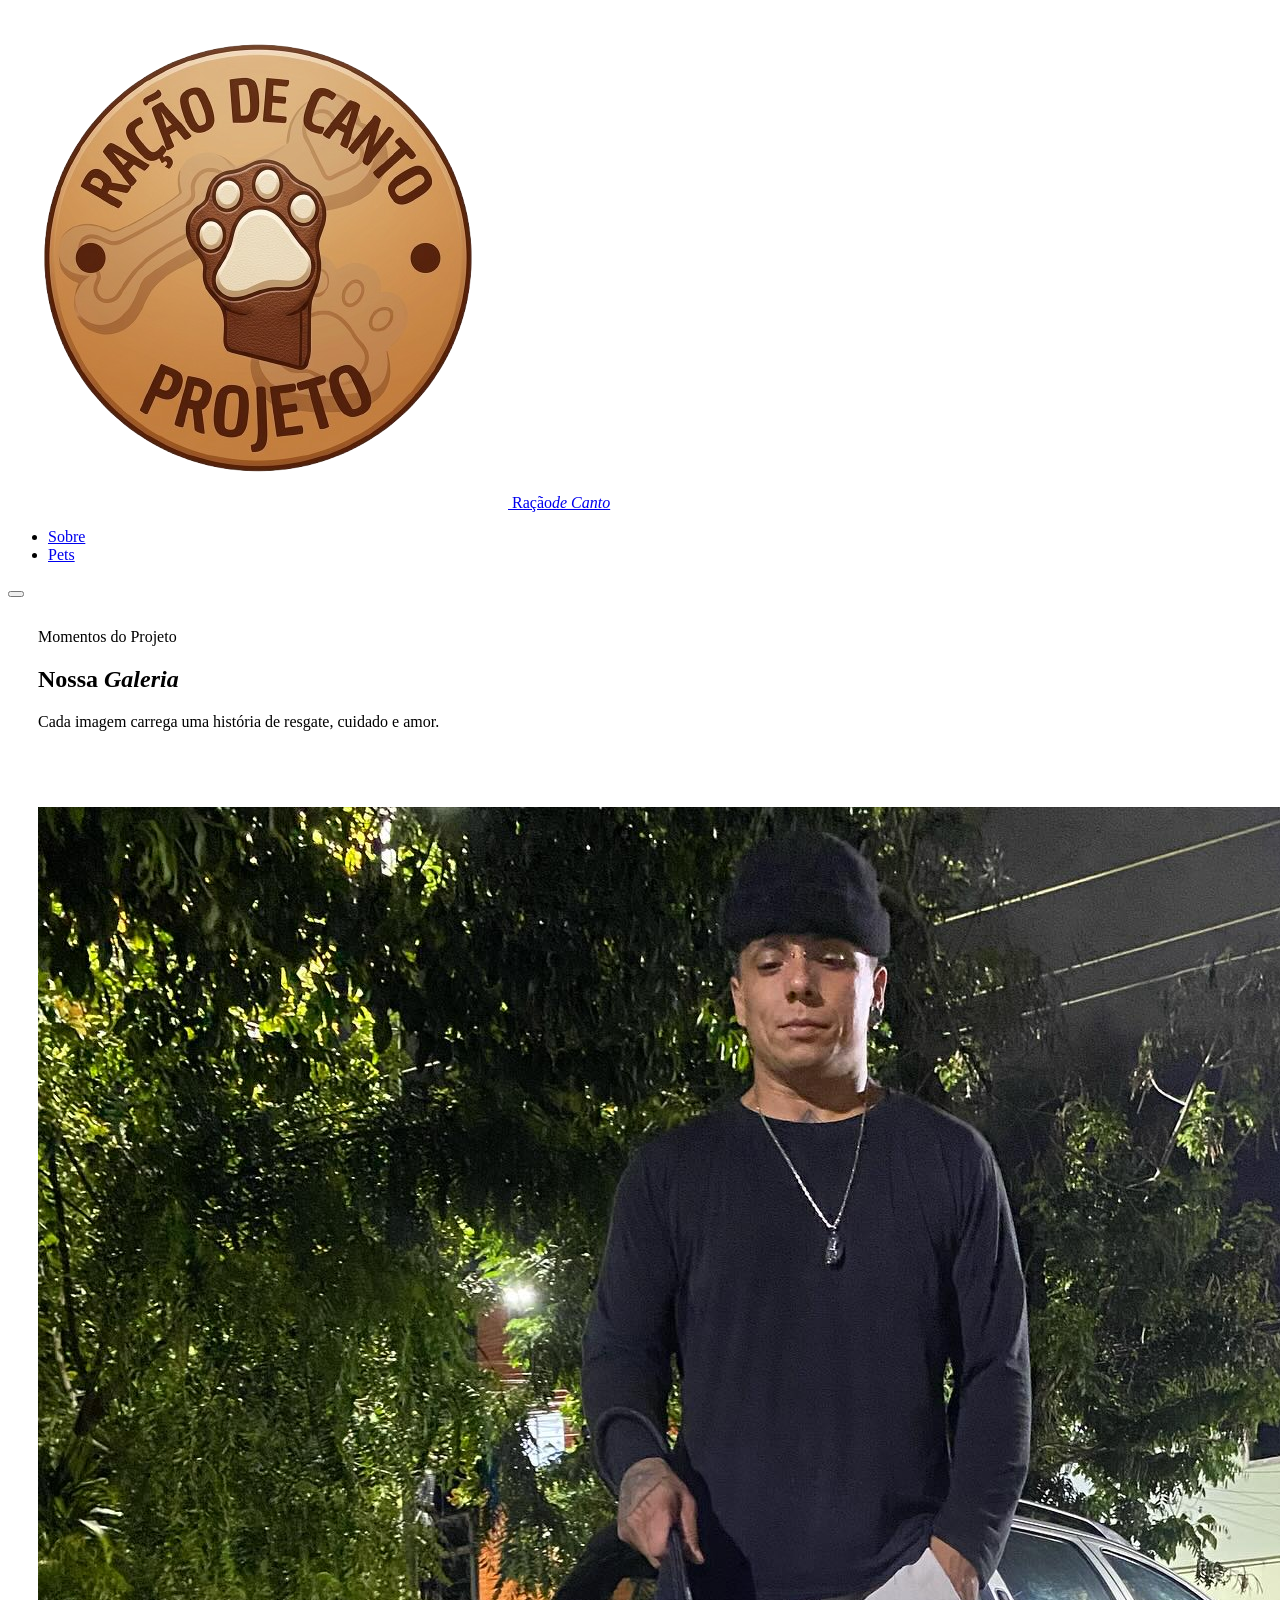
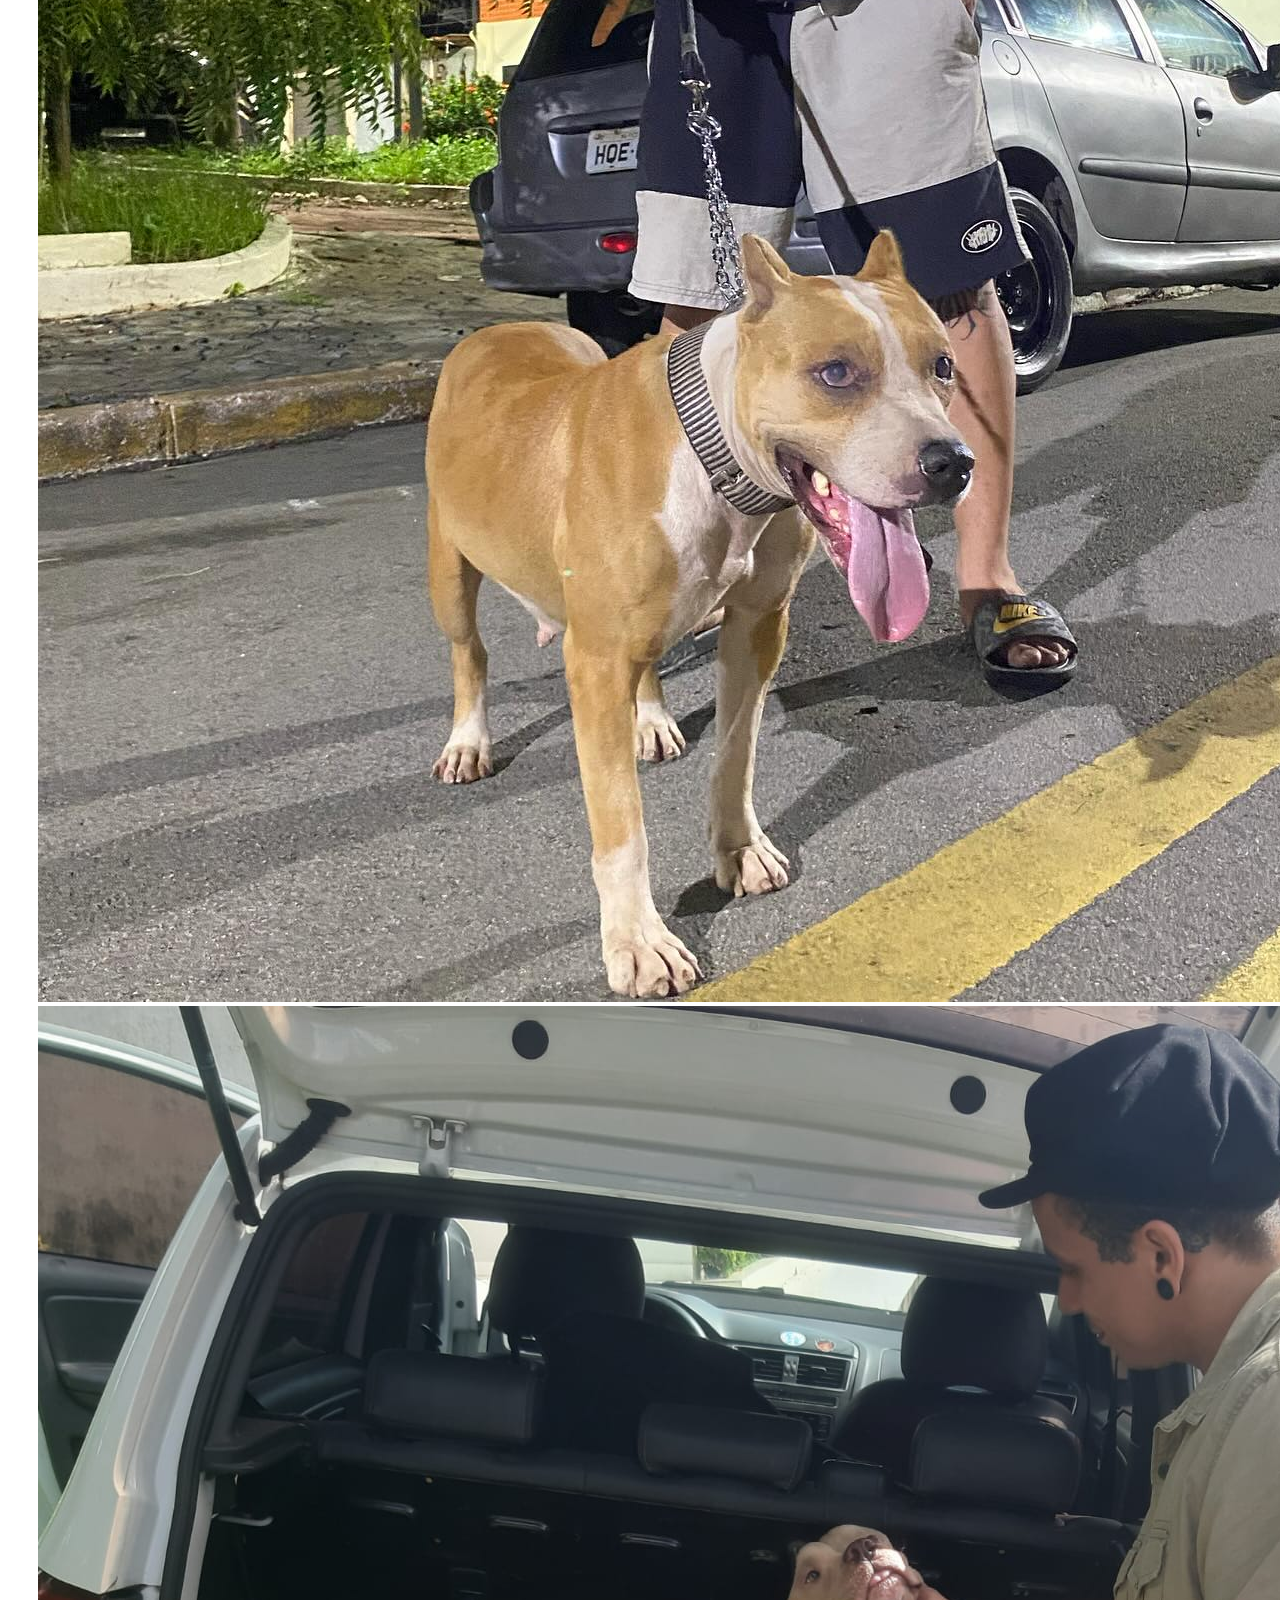
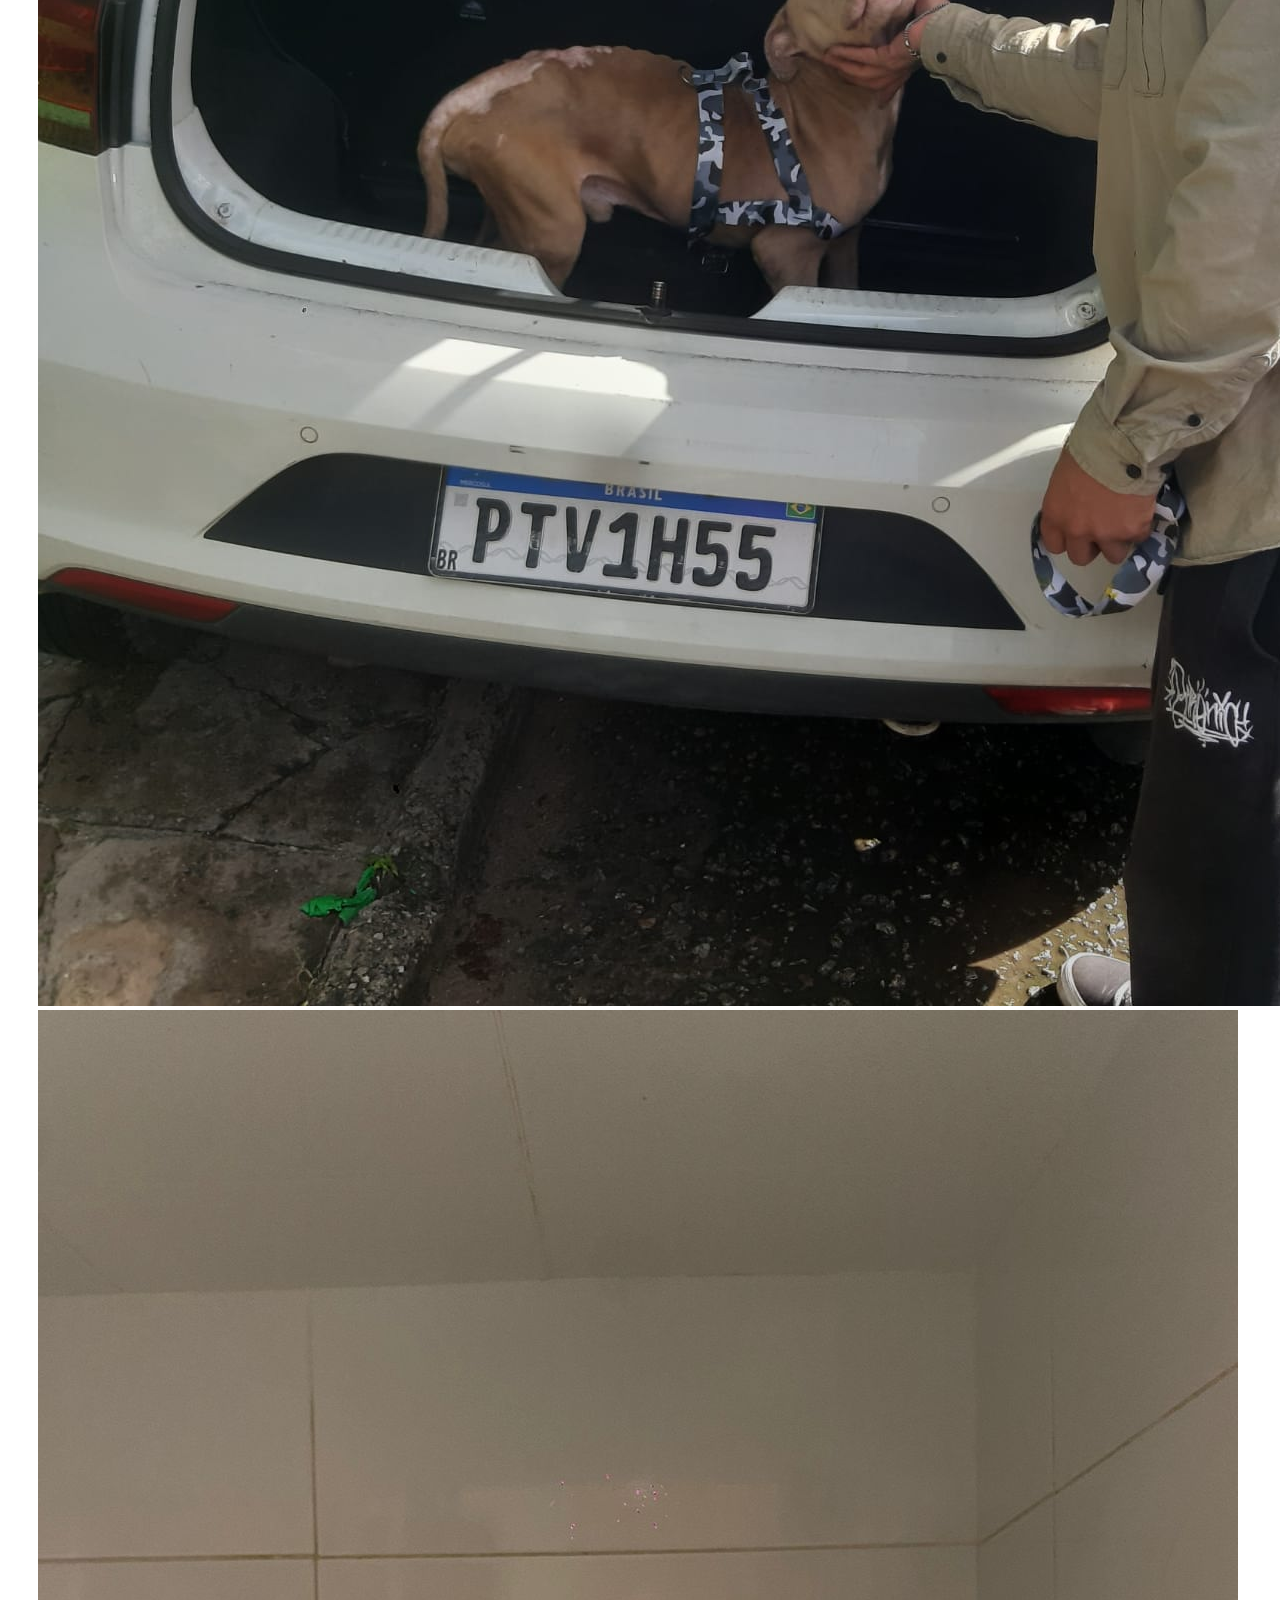
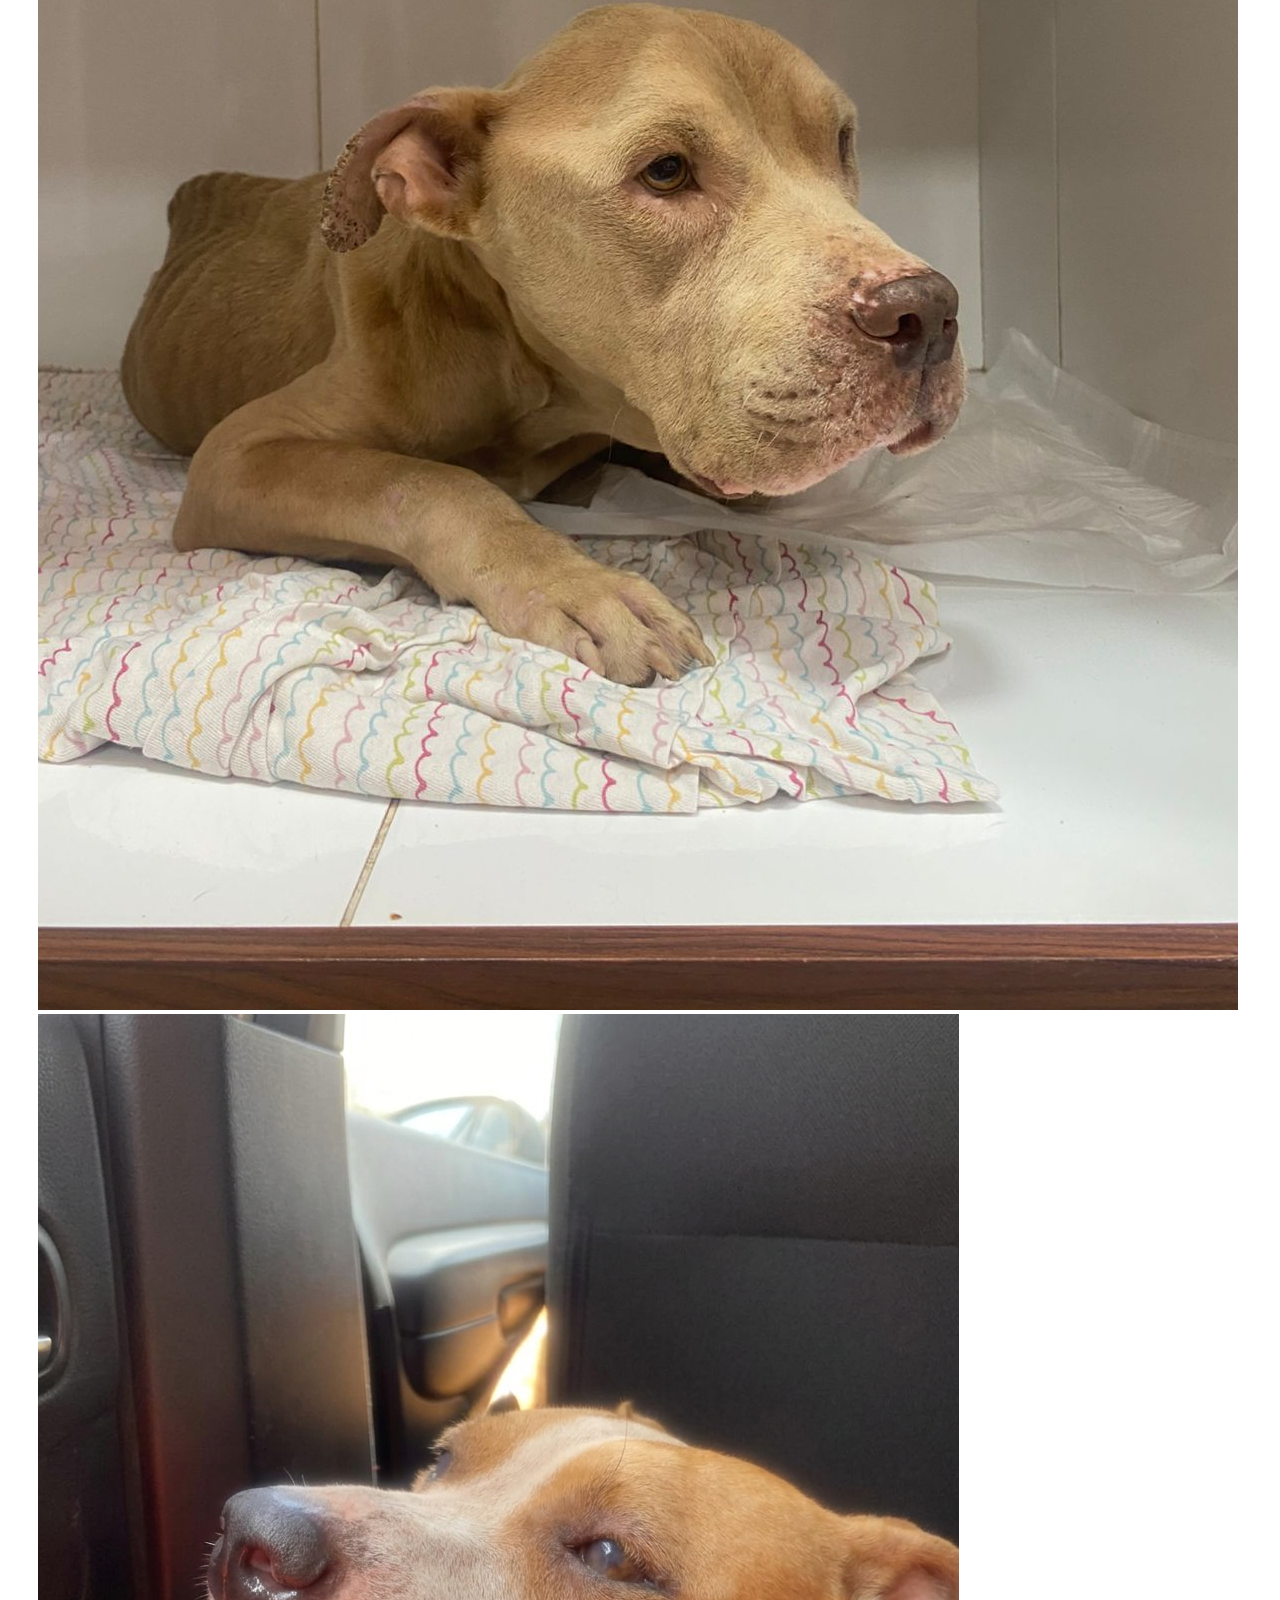
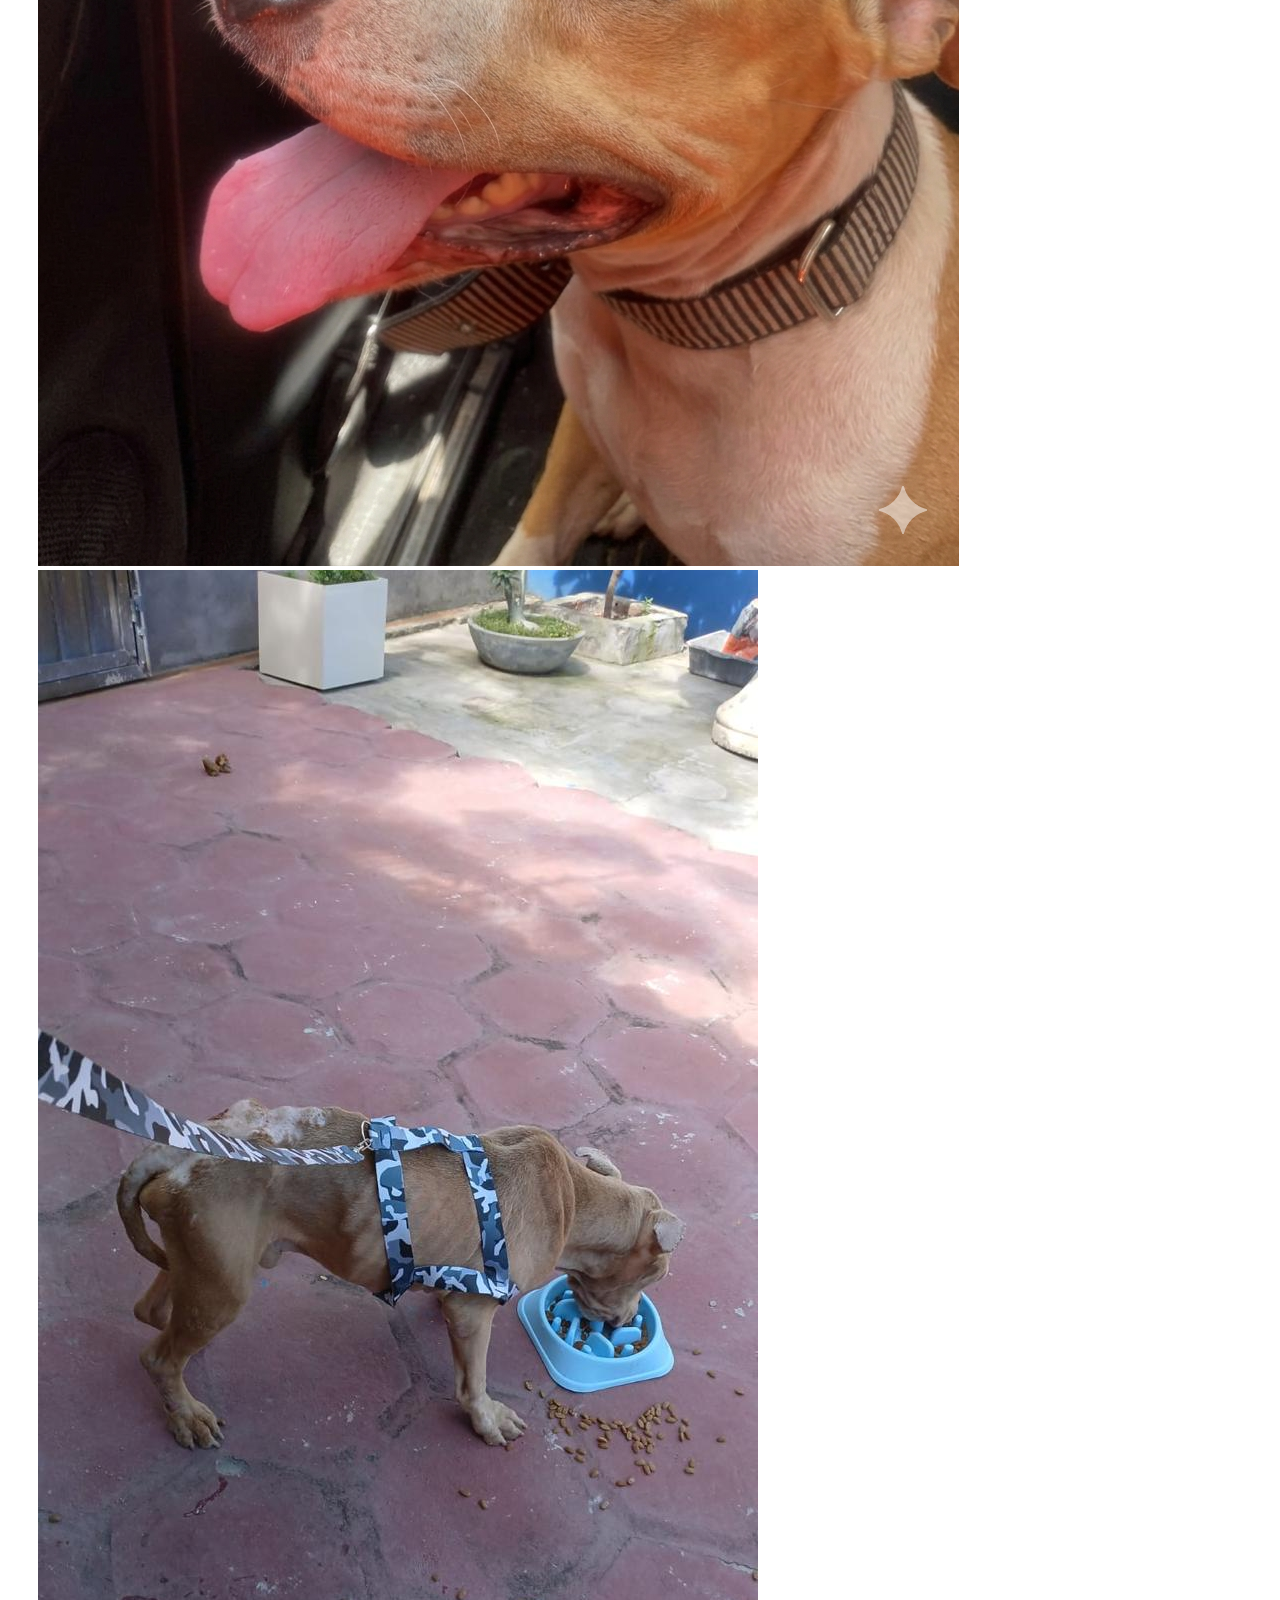
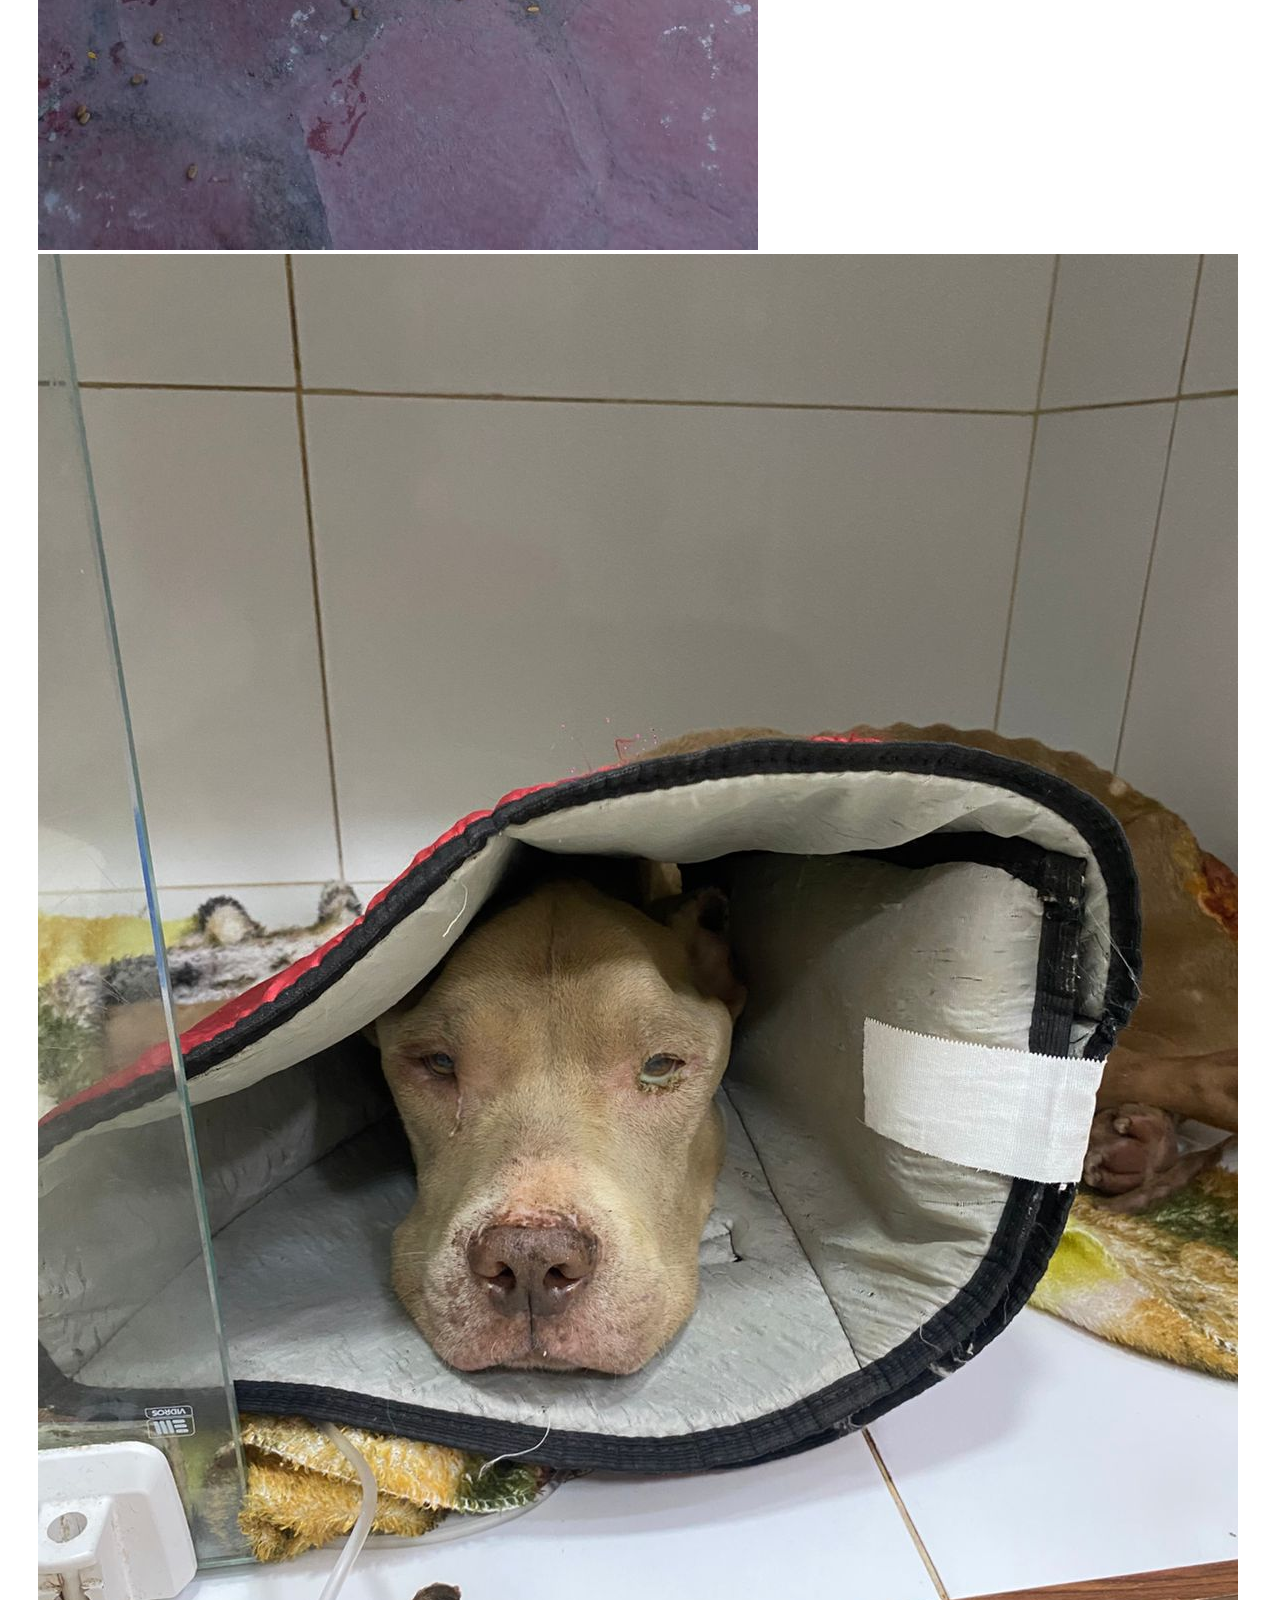
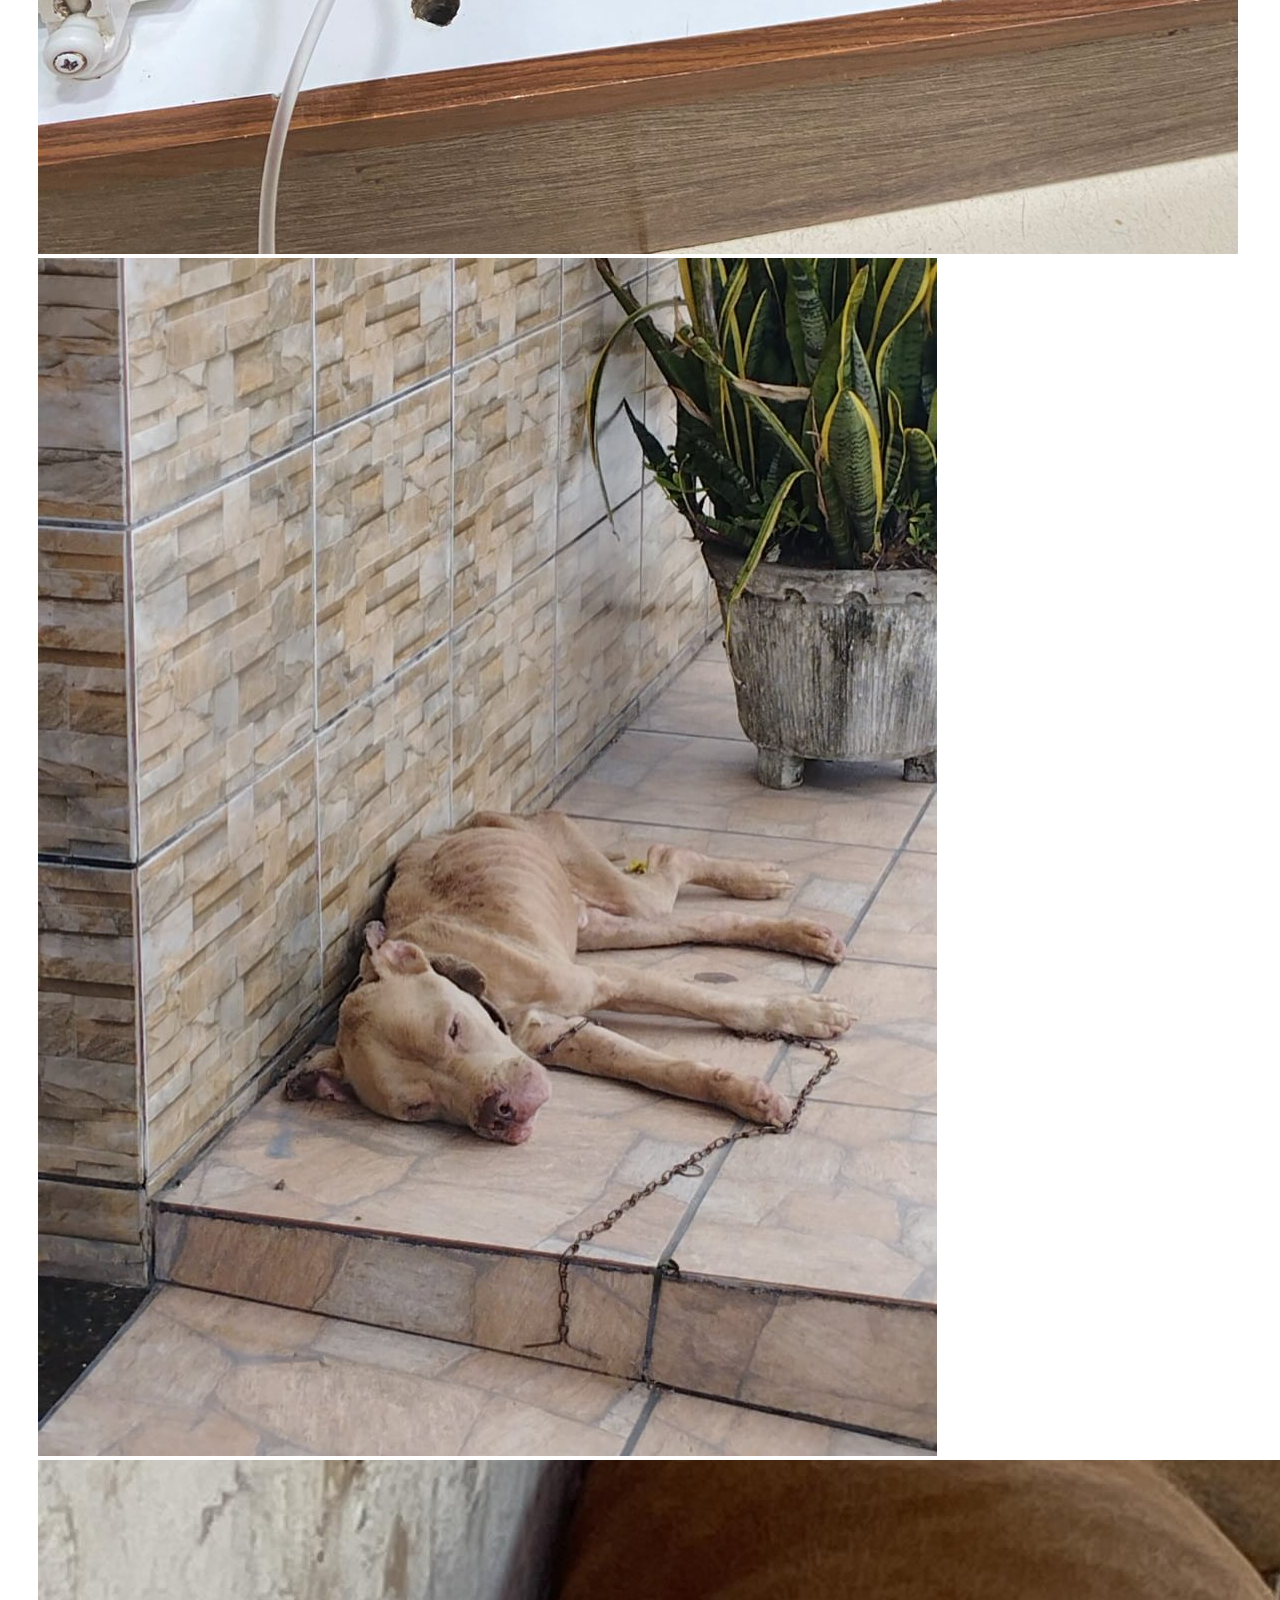
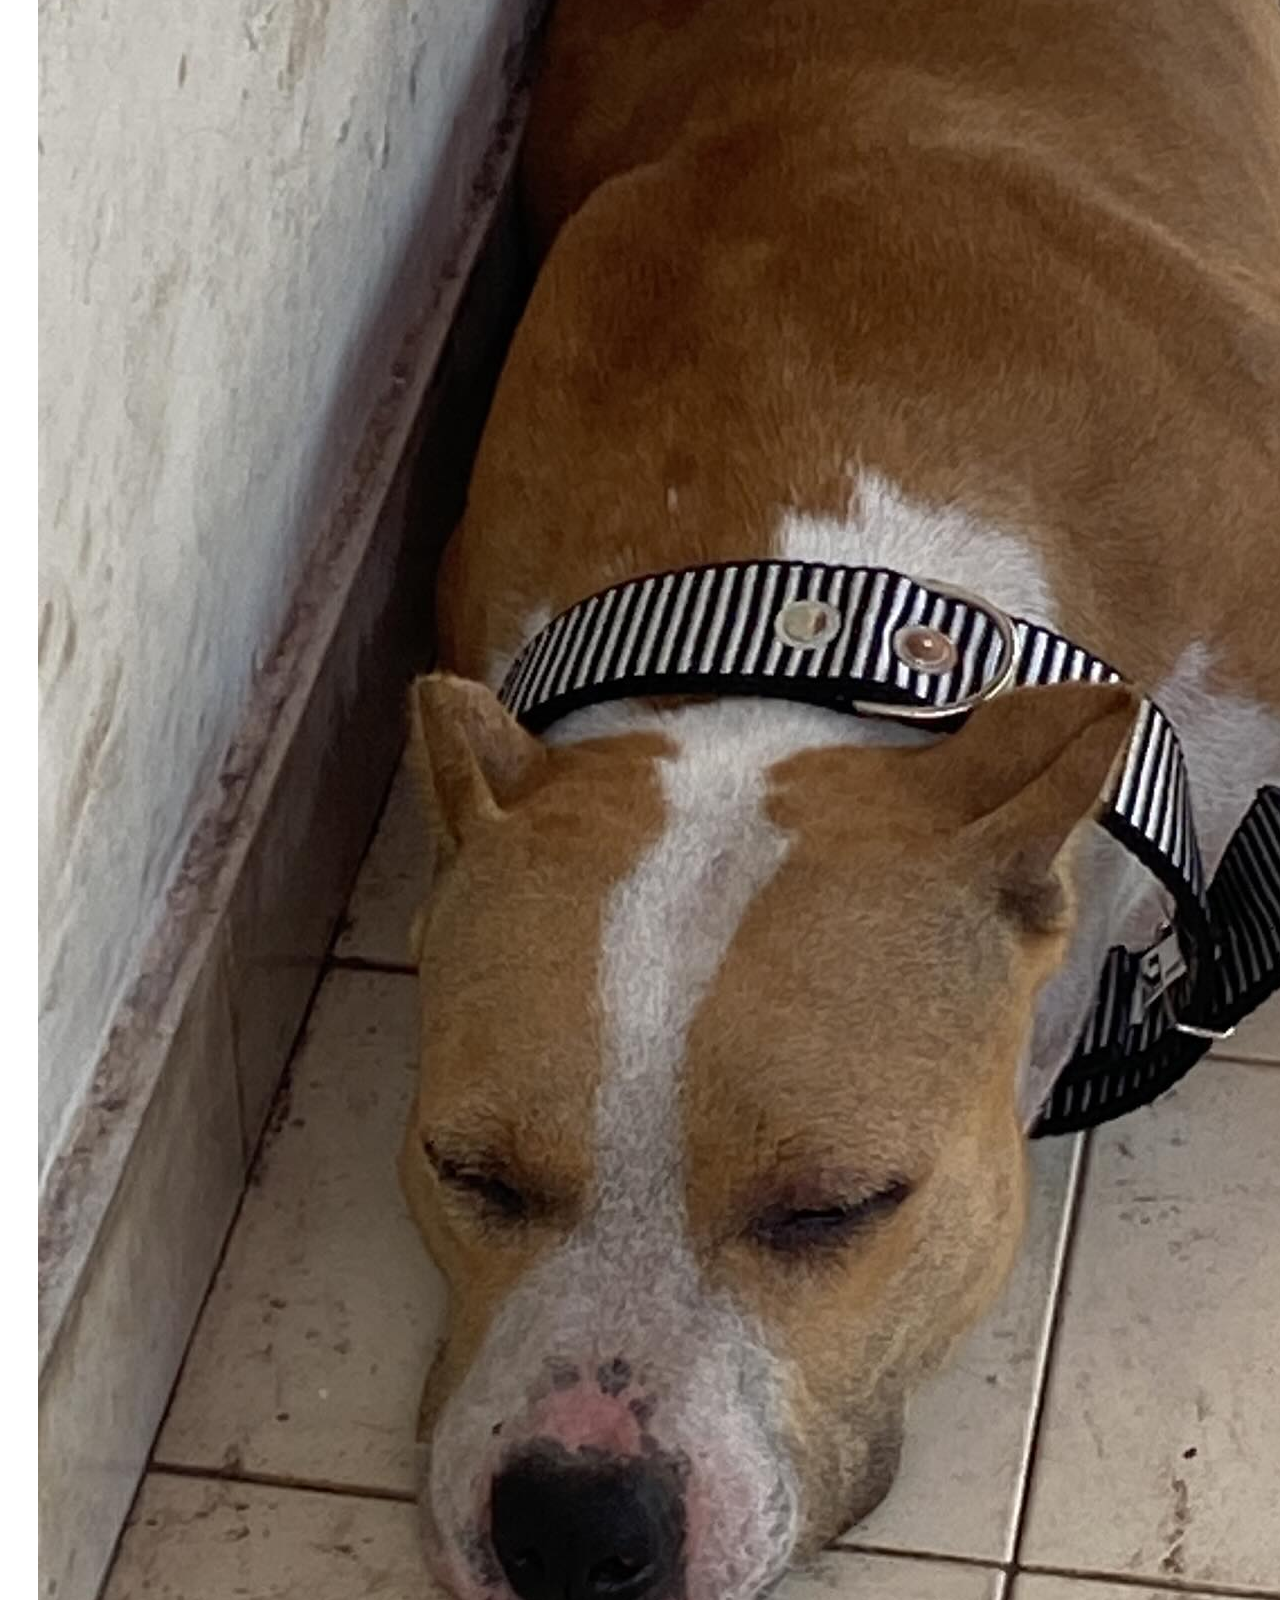
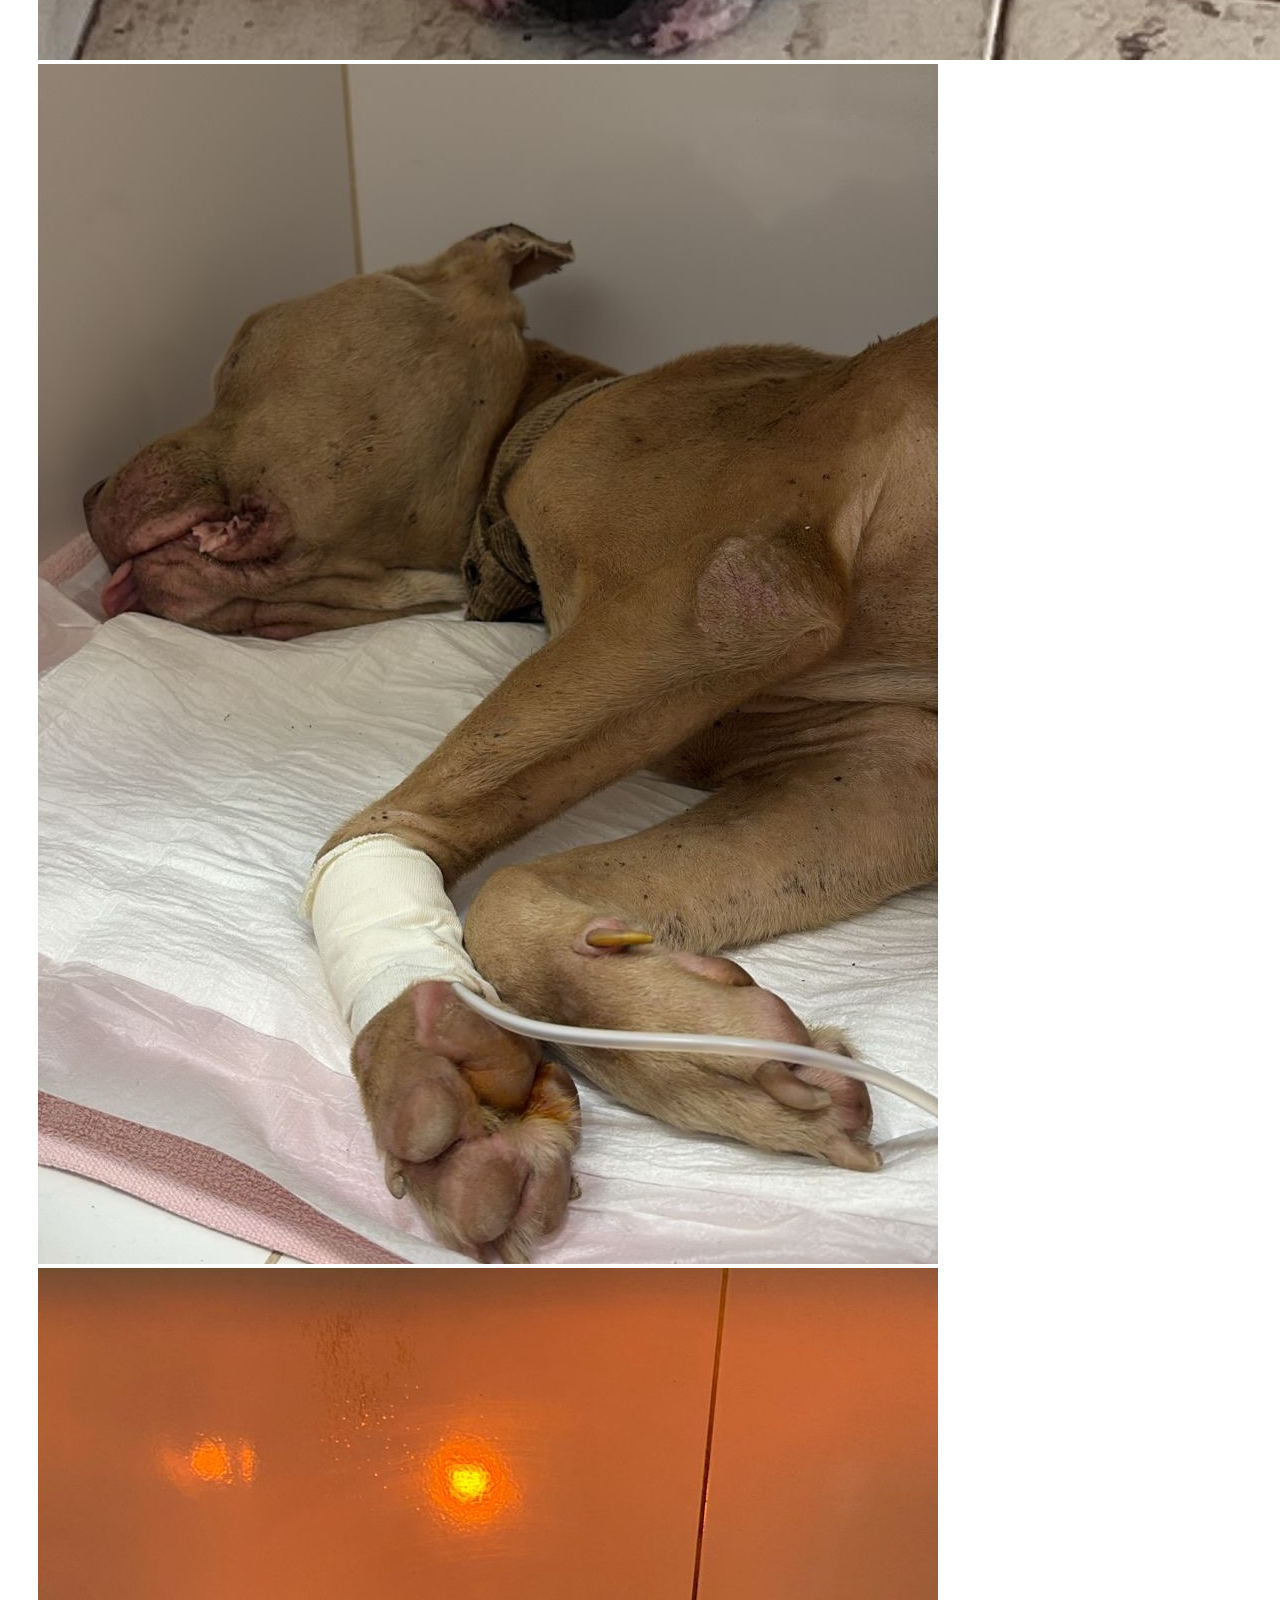
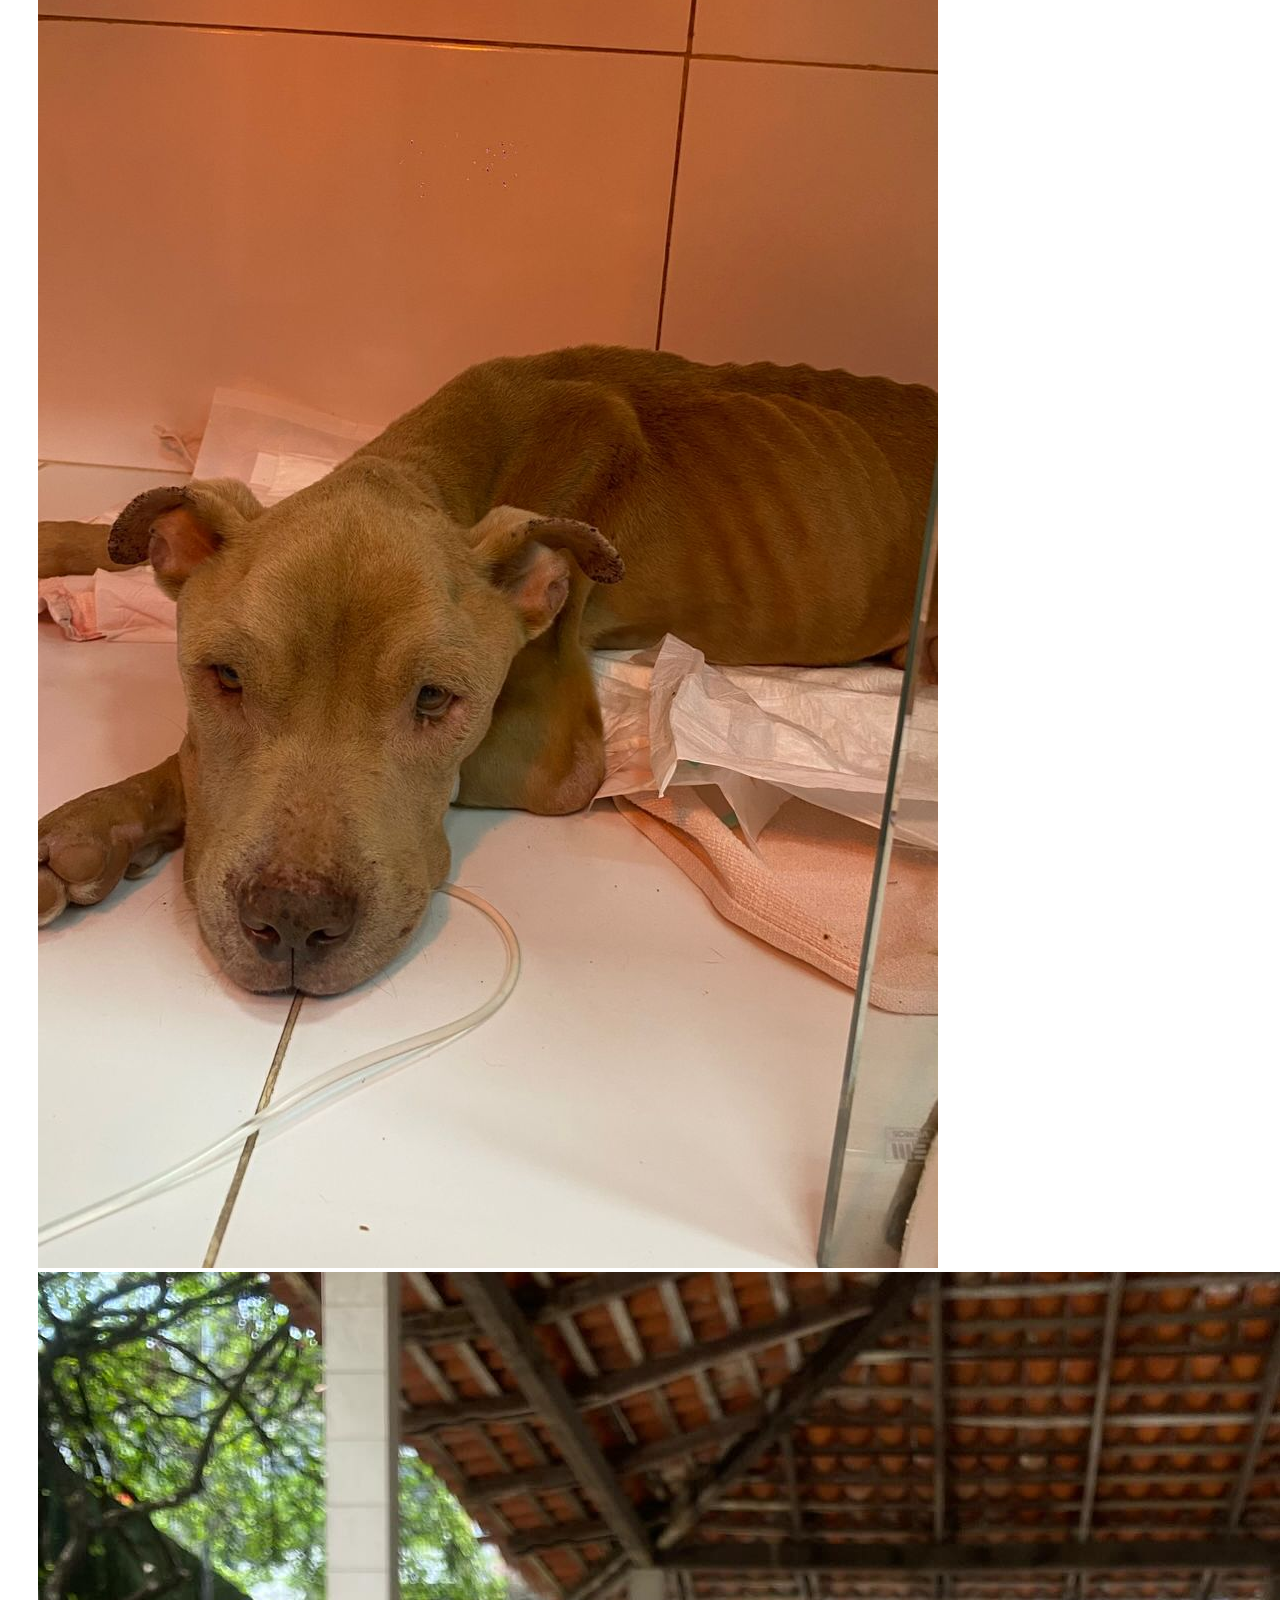
==== Ração de Canto/galeria/index.html @ bd182092 "Versão 3 - Adição de novas noticias, atualização de uma nova página" ====
<!doctype html>
<html lang="pt-BR">
  <head>
    <meta charset="UTF-8" />
    <meta name="viewport" content="width=device-width, initial-scale=1.0" />
    <meta
      name="description"
      content="Galeria de fotos do Projeto Ração de Canto — acompanhe os resgates e momentos especiais."
    />
    <title>Galeria — Ração de Canto</title>

    <link rel="stylesheet" href="/Ração de Canto/css/style.css" />
    <style>
      .section {
        padding: 30px;
      }
    </style>
  </head>

  <body>
    <!-- HEADER (igual ao index) -->
    <header class="site-header">
      <div class="container header-inner">
        <a href="/Ração de Canto/index.html" class="logo">
          <img src="/Ração de Canto/assets/images/Logo.png" class="logo-paw" />
          <span class="logo-text">Ração<em>de Canto</em></span>
        </a>

        <nav class="nav-primary">
          <ul class="nav-list">
            <li>
              <a href="/Ração de Canto/index.html#sobre" class="nav-link"
                >Sobre</a
              >
            </li>
            <li>
              <a href="/Ração de Canto/index.html#pets" class="nav-link"
                >Pets</a
              >
            </li>
          </ul>
        </nav>

        <button class="nav-toggle"></button>
      </div>
    </header>

    <main>
      <!-- HERO DA GALERIA -->
      <section class="section">
        <div class="container section-header">
          <span class="section-label">Momentos do Projeto</span>
          <h1 class="section-title">Nossa <em>Galeria</em></h1>
          <p class="section-subtitle">
            Cada imagem carrega uma história de resgate, cuidado e amor.
          </p>
        </div>
      </section>

      <!-- GALERIA -->
      <section class="section">
        <div class="container">
          <div class="galeria-grid">
            <!-- ITEM -->
            <div class="galeria-item">
              <img
                src="/Ração de Canto/assets/images/Pet/Fiel + Juan.jpg"
                class="galeria-img"
                alt=""
              />
            </div>

            <div class="galeria-item">
              <img
                src="/Ração de Canto/assets/images/Pet/Galeria/Fiel 1.jpeg"
                class="galeria-img"
                alt=""
              />
            </div>

            <div class="galeria-item">
              <img
                src="/Ração de Canto/assets/images/Pet/Galeria/Fiel 2.jpeg"
                class="galeria-img"
                alt=""
              />
            </div>

            <div class="galeria-item">
              <img
                src="/Ração de Canto/assets/images/Pet/Foto Pétala.png"
                class="galeria-img"
                alt=""
              />
            </div>

            <div class="galeria-item">
              <img
                src="/Ração de Canto/assets/images/Pet/Galeria/Fiel 3.jpeg"
                class="galeria-img"
                alt=""
              />
            </div>

            <div class="galeria-item">
              <img
                src="/Ração de Canto/assets/images/Pet/Galeria/Fiel de protetor de pescoço.jpeg"
                class="galeria-img"
                alt=""
              />
            </div>

            <div class="galeria-item">
              <img
                src="/Ração de Canto/assets/images/Pet/Galeria/Fiel abandonado.jpg"
                class="galeria-img"
                alt=""
              />
            </div>

            <div class="galeria-item">
              <img
                src="/Ração de Canto/assets/images/Pet/Galeria/Foto Pétala - Descansando.jpg"
                class="galeria-img"
                alt=""
              />
            </div>

            <div class="galeria-item">
              <img
                src="/Ração de Canto/assets/images/Pet/Galeria/Fiel descansando.jpg"
                class="galeria-img"
                alt=""
              />
            </div>

            <div class="galeria-item">
              <img
                src="/Ração de Canto/assets/images/Pet/Galeria/Fiel repousando.jpeg"
                class="galeria-img"
                alt=""
              />
            </div>

            <div class="galeria-item">
              <img
                src="/Ração de Canto/assets/images/Pet/Galeria/Foto Pétala - Brincando.jpg"
                class="galeria-img"
                alt=""
              />
            </div>

            <div class="galeria-item">
              <img
                src="/Ração de Canto/assets/images/Pet/Galeria/Foto Pétala - Descansando.jpg"
                class="galeria-img"
                alt=""
              />
            </div>
          </div>
        </div>
      </section>
    </main>

    <script src="/Ração de Canto/js/app.js"></script>
  </body>
</html>
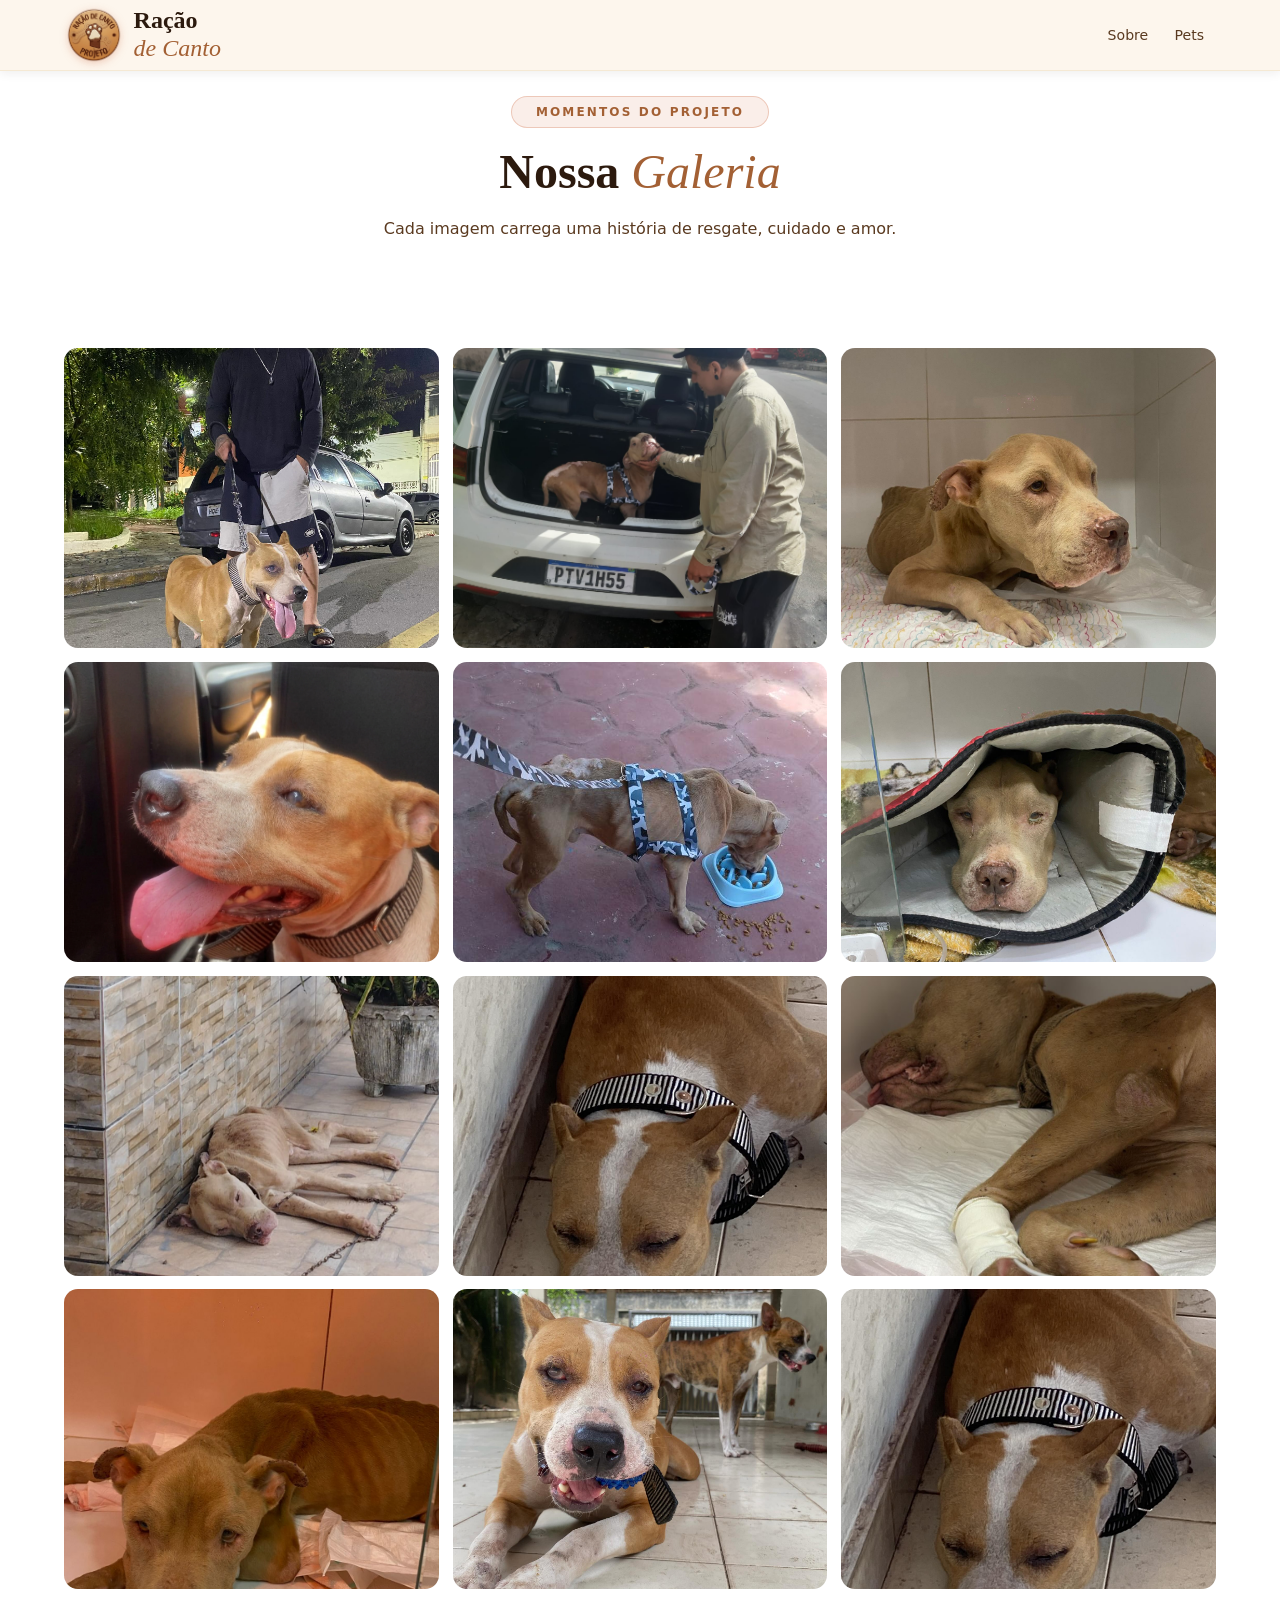
==== commit ff726082: "Atualização página da Galeria." ====
--- a/Ração de Canto/galeria/index.html
+++ b/Ração de Canto/galeria/index.html
@@ -9,10 +9,15 @@
     />
     <title>Galeria — Ração de Canto</title>
 
-    <link rel="stylesheet" href="/Ração de Canto/css/style.css" />
+    <link rel="stylesheet" href="/Ração de Canto/galeria/styles.css" />
+    <link
+      rel="icon"
+      href="/Ração de Canto/assets/images/Logo.png"
+      type="image/png"
+    />
     <style>
       .section {
-        padding: 30px;
+        padding: 25px !important;
       }
     </style>
   </head>
--- a/Ração de Canto/galeria/styles.css
+++ b/Ração de Canto/galeria/styles.css
@@ -0,0 +1,797 @@
+/* ── VARIÁVEIS ──────────────────────────────────────────────── */
+:root {
+  /* Cores primárias */
+  --terracota: #c85a2e;
+  --terracota-escuro: #9e3f1a;
+  --terracota-claro: #e07245;
+  --ambar: #e8a23a;
+  --ambar-claro: #f5c564;
+
+  /* Tons de fundo */
+  --creme: #fdf6ec;
+  --creme-escuro: #f5e9d4;
+  --creme-medio: #f0dfc0;
+  --branco: #ffffff;
+
+  /* Texto */
+  --txt-escuro: #2c1a0e;
+  --txt-medio: #5a3a20;
+  --txt-leve: #8a6245;
+  --txt-muted: #b08060;
+
+  /* Estado / Feedback */
+  --verde-adotado: #2d6a4f;
+  --verde-claro: #52b788;
+  --azul-acolhimento: #2563a8;
+  --azul-claro: #60a5fa;
+  --erro: #c0392b;
+
+  /* Tipografia */
+  --fonte-display: "Fraunces", Georgia, serif;
+  --fonte-corpo: "Nunito", system-ui, sans-serif;
+
+  /* Espacamentos */
+  --s-xs: 0.5rem;
+  --s-sm: 1rem;
+  --s-md: 2rem;
+  --s-lg: 3.5rem;
+  --s-xl: 6rem;
+
+  /* Radios */
+  --r-sm: 6px;
+  --r-md: 14px;
+  --r-lg: 24px;
+  --r-xl: 40px;
+  --r-pill: 999px;
+
+  /* Sombras */
+  --shadow-sm: 0 2px 10px rgba(44, 26, 14, 0.08);
+  --shadow-md: 0 8px 30px rgba(44, 26, 14, 0.13);
+  --shadow-lg: 0 20px 60px rgba(44, 26, 14, 0.18);
+  --shadow-warm: 0 8px 32px rgba(200, 90, 46, 0.2);
+
+  /* Transições */
+  --t-fast: 0.2s ease;
+  --t-med: 0.35s ease;
+  --t-slow: 0.55s ease;
+}
+
+/* ── RESET & BASE ───────────────────────────────────────────── */
+*,
+*::before,
+*::after {
+  box-sizing: border-box;
+  margin: 0;
+  padding: 0;
+}
+
+html {
+  scroll-behavior: smooth;
+  font-size: 16px;
+  -webkit-text-size-adjust: 100%;
+}
+
+body {
+  font-family: var(--fonte-corpo);
+  font-weight: 400;
+  color: var(--txt-escuro);
+  background: var(--branco);
+  line-height: 1.7;
+  -webkit-font-smoothing: antialiased;
+  overflow-x: hidden;
+}
+
+img {
+  display: block;
+  max-width: 100%;
+  height: auto;
+}
+
+a {
+  color: inherit;
+  text-decoration: none;
+}
+ul,
+ol {
+  list-style: none;
+}
+address {
+  font-style: normal;
+}
+button {
+  font-family: inherit;
+  cursor: pointer;
+}
+
+/* ── ACESSIBILIDADE ─────────────────────────────────────────── */
+.sr-only {
+  position: absolute;
+  width: 1px;
+  height: 1px;
+  padding: 0;
+  margin: -1px;
+  overflow: hidden;
+  clip: rect(0, 0, 0, 0);
+  white-space: nowrap;
+  border: 0;
+}
+
+:focus-visible {
+  outline: 3px solid var(--ambar);
+  outline-offset: 3px;
+  border-radius: var(--r-sm);
+}
+
+/* ── UTILITÁRIOS ────────────────────────────────────────────── */
+.container {
+  width: 100%;
+  max-width: 1200px;
+  margin-inline: auto;
+  padding-inline: 1.5rem;
+}
+
+.section {
+  padding-block: var(--s-xl);
+}
+
+.section--warm {
+  background-color: var(--creme);
+}
+
+.section-header {
+  text-align: center;
+  max-width: 640px;
+  margin-inline: auto;
+  margin-bottom: var(--s-lg);
+}
+
+.section-label {
+  display: inline-flex;
+  align-items: center;
+  gap: 0.4rem;
+  font-size: 0.75rem;
+  font-weight: 700;
+  letter-spacing: 0.18em;
+  text-transform: uppercase;
+  color: #a36034;
+  background: rgba(200, 90, 46, 0.1);
+  border: 1px solid rgba(200, 90, 46, 0.25);
+  padding: 0.4em 2em;
+  border-radius: var(--r-pill);
+  margin-bottom: 1rem;
+}
+
+.section-label.mobile {
+  margin-top: 3rem;
+}
+
+.section-title {
+  font-family: var(--fonte-display);
+  font-size: clamp(2rem, 4vw, 3rem);
+  font-weight: 700;
+  color: var(--txt-escuro);
+  line-height: 1.15;
+  margin-bottom: 1rem;
+}
+
+.section-title em {
+  font-style: italic;
+  font-weight: 300;
+  color: #a36034;
+}
+
+.section-subtitle {
+  font-size: 1rem;
+  color: var(--txt-medio);
+  line-height: 1.7;
+  max-width: 520px;
+  margin-inline: auto;
+}
+
+.section-footer {
+  text-align: center;
+  margin-top: var(--s-lg);
+}
+
+/* ═══════════════════════════════════════════════════════════════
+   HEADER
+═══════════════════════════════════════════════════════════════ */
+.site-header {
+  position: sticky;
+  top: 0;
+  z-index: 100;
+  background: rgba(253, 246, 236, 0.92);
+  backdrop-filter: blur(16px);
+  -webkit-backdrop-filter: blur(16px);
+  border-bottom: 1px solid var(--creme-escuro);
+  box-shadow: var(--shadow-sm);
+  transition:
+    transform var(--t-med),
+    box-shadow var(--t-med),
+    background var(--t-med);
+}
+
+.header--hidden {
+  transform: translateY(-100%);
+}
+.header--scrolled {
+  box-shadow: var(--shadow-md);
+}
+
+.header-inner {
+  display: flex;
+  align-items: center;
+  justify-content: space-between;
+  height: 70px;
+  gap: 2rem;
+}
+
+/* Logo */
+.logo {
+  display: flex;
+  align-items: center;
+  gap: 0.6rem;
+  flex-shrink: 0;
+}
+
+.logo-paw {
+  font-size: 1.6rem;
+  line-height: 1;
+  filter: drop-shadow(0 2px 4px rgba(200, 90, 46, 0.3));
+  transition: transform var(--t-fast);
+  height: 60px;
+}
+.logo:hover .logo-paw {
+  transform: rotate(-10deg) scale(1.1);
+}
+
+.logo-text {
+  font-family: var(--fonte-display);
+  font-size: 1.5rem;
+  font-weight: 700;
+  line-height: 1.15;
+  color: var(--txt-escuro);
+  display: flex;
+  flex-direction: column;
+}
+.logo-text em {
+  font-style: italic;
+  font-weight: 300;
+  color: #a36034;
+}
+
+.logo--footer .logo-text {
+  color: var(--creme);
+}
+.logo--footer .logo-text em {
+  color: var(--ambar-claro);
+}
+.logo--footer .logo-paw {
+  filter: none;
+}
+
+/* Nav */
+.nav-list {
+  display: flex;
+  align-items: center;
+  gap: 0.15rem;
+}
+
+.nav-link {
+  font-size: 0.88rem;
+  font-weight: 500;
+  color: var(--txt-medio);
+  padding: 0.45em 0.85em;
+  border-radius: var(--r-pill);
+  transition:
+    color var(--t-fast),
+    background var(--t-fast);
+}
+.nav-link:hover {
+  color: var(--terracota);
+  background: rgba(200, 90, 46, 0.07);
+}
+.nav-link--active {
+  color: var(--terracota) !important;
+  font-weight: 600;
+}
+
+.nav-link--cta {
+  background: #a36034;
+  color: var(--branco) !important;
+  font-weight: 600;
+  margin-left: 0.5rem;
+  padding: 0.5em 1.2em;
+  box-shadow: var(--shadow-warm);
+}
+.nav-link--cta:hover {
+  background: var(--terracota-escuro);
+}
+
+/* Hamburger */
+.nav-toggle {
+  display: none;
+  flex-direction: column;
+  justify-content: center;
+  gap: 5px;
+  width: 38px;
+  height: 38px;
+  background: none;
+  border: 1.5px solid var(--creme-medio);
+  border-radius: var(--r-sm);
+  padding: 6px;
+  transition: border-color var(--t-fast);
+}
+.nav-toggle:hover {
+  border-color: var(--terracota-claro);
+}
+
+.nav-toggle span {
+  display: block;
+  height: 2px;
+  background: var(--txt-escuro);
+  border-radius: 2px;
+  transition:
+    transform var(--t-med),
+    opacity var(--t-med);
+}
+
+.nav-toggle--open span:nth-child(1) {
+  transform: translateY(7px) rotate(45deg);
+}
+.nav-toggle--open span:nth-child(2) {
+  opacity: 0;
+}
+.nav-toggle--open span:nth-child(3) {
+  transform: translateY(-7px) rotate(-45deg);
+}
+
+/* ═══════════════════════════════════════════════════════════════
+   GALERIA
+═══════════════════════════════════════════════════════════════ */
+.galeria-grid {
+  display: grid;
+  grid-template-columns: repeat(3, 1fr);
+  grid-auto-rows: 300px;
+  gap: 0.85rem;
+}
+
+.galeria-item {
+  overflow: hidden;
+  border-radius: var(--r-md);
+  cursor: pointer;
+  background: linear-gradient(135deg, var(--creme-escuro), var(--creme-medio));
+  position: relative;
+}
+
+.galeria-item::after {
+  content: "";
+  position: absolute;
+  inset: 0;
+  background: rgba(44, 26, 14, 0);
+  transition: background var(--t-med);
+  border-radius: var(--r-md);
+}
+.galeria-item:hover::after {
+  background: rgba(44, 26, 14, 0.18);
+}
+
+.galeria-item--tall {
+  grid-row: span 2;
+}
+.galeria-item--wide {
+  grid-column: span 1;
+}
+
+.galeria-img {
+  width: 100%;
+  height: 100%;
+  object-fit: cover;
+  transition: transform 0.5s ease;
+  display: block;
+}
+.galeria-item:hover .galeria-img {
+  transform: scale(1.06);
+}
+/* ═══════════════════════════════════════════════════════════════
+   LIGHTBOX
+═══════════════════════════════════════════════════════════════ */
+.lightbox {
+  display: none;
+  position: fixed;
+  inset: 0;
+  z-index: 999;
+  align-items: center;
+  justify-content: center;
+}
+.lightbox--open {
+  display: flex;
+}
+
+.lightbox-overlay {
+  position: absolute;
+  inset: 0;
+  background: rgba(26, 18, 8, 0.93);
+  backdrop-filter: blur(8px);
+  animation: fadeIn 0.25s ease;
+}
+
+.lightbox-content {
+  position: relative;
+  z-index: 1;
+  display: flex;
+  align-items: center;
+  gap: 1rem;
+  padding: 1rem;
+  max-width: 90vw;
+  animation: scaleIn 0.3s ease;
+}
+
+@keyframes fadeIn {
+  from {
+    opacity: 0;
+  }
+  to {
+    opacity: 1;
+  }
+}
+@keyframes scaleIn {
+  from {
+    opacity: 0;
+    transform: scale(0.92);
+  }
+  to {
+    opacity: 1;
+    transform: scale(1);
+  }
+}
+@keyframes fadeUp {
+  from {
+    opacity: 0;
+    transform: translateY(24px);
+  }
+  to {
+    opacity: 1;
+    transform: translateY(0);
+  }
+}
+
+.lightbox-img {
+  max-width: 75vw;
+  max-height: 80vh;
+  object-fit: contain;
+  border-radius: var(--r-lg);
+  box-shadow: 0 24px 64px rgba(0, 0, 0, 0.6);
+  display: block;
+}
+
+.lightbox-close,
+.lightbox-prev,
+.lightbox-next {
+  background: rgba(255, 255, 255, 0.12);
+  border: 1px solid rgba(255, 255, 255, 0.2);
+  color: #fff;
+  border-radius: 50%;
+  cursor: pointer;
+  transition: background 0.2s;
+  line-height: 1;
+  flex-shrink: 0;
+  font-size: 1.4rem;
+}
+.lightbox-close {
+  position: absolute;
+  top: -0.5rem;
+  right: -0.5rem;
+  width: 40px;
+  height: 40px;
+}
+.lightbox-prev,
+.lightbox-next {
+  width: 48px;
+  height: 48px;
+  font-size: 1.8rem;
+}
+.lightbox-close:hover,
+.lightbox-prev:hover,
+.lightbox-next:hover {
+  background: #a36034;
+  border-color: #a36034;
+}
+
+.lightbox-caption {
+  position: absolute;
+  bottom: -2rem;
+  left: 50%;
+  transform: translateX(-50%);
+  font-size: 0.8rem;
+  color: rgba(255, 255, 255, 0.5);
+  white-space: nowrap;
+}
+/* ═══════════════════════════════════════════════════════════════
+   RESPONSIVIDADE
+═══════════════════════════════════════════════════════════════ */
+@media (max-width: 1100px) {
+  .hero-layout {
+    gap: 3rem;
+  }
+  .hero-title {
+    font-size: clamp(2.4rem, 5vw, 4rem);
+  }
+  .sobre-grid {
+    gap: 3rem;
+  }
+  .footer-grid {
+    grid-template-columns: 1fr 1fr;
+  }
+}
+
+@media (max-width: 960px) {
+  .hero-layout {
+    grid-template-columns: 1fr;
+    gap: 2.5rem;
+    text-align: center;
+  }
+  .hero-visual {
+    display: flex;
+    justify-content: center;
+    order: -1;
+  }
+  .hero-img-frame {
+    max-width: 400px;
+  }
+  .hero-img {
+    height: 410px;
+  }
+  .hero-img-badge {
+    left: auto;
+    right: -12px;
+    bottom: -14px;
+  }
+  .hero-eyebrow,
+  .hero-actions {
+    justify-content: center;
+  }
+  .hero-desc {
+    margin-inline: auto;
+  }
+  .hero-text {
+    max-width: 620px;
+    margin-inline: auto;
+  }
+
+  .sobre-grid {
+    grid-template-columns: 1fr;
+  }
+  .sobre-media {
+    order: -1;
+  }
+  .media-stack {
+    height: 340px;
+  }
+  .media-card--main {
+    height: 400px;
+  }
+  .media-card--secondary {
+    height: 190px;
+  }
+
+  .noticias-grid {
+    grid-template-columns: 1fr;
+  }
+  .noticia-card--destaque .noticia-img-wrap {
+    height: 220px;
+  }
+
+  .contato-grid {
+    grid-template-columns: 1fr;
+  }
+  .footer-grid {
+    grid-template-columns: 1fr 1fr;
+  }
+  .hero-img-badge {
+    animation: none;
+  }
+  .media-float-badge {
+    animation: none;
+  }
+}
+
+@media (max-width: 768px) {
+  :root {
+    --s-xl: 4rem;
+    --s-lg: 2.5rem;
+  }
+
+  .nav-primary {
+    display: none;
+    position: absolute;
+    top: 70px;
+    left: 0;
+    right: 0;
+    background: var(--creme);
+    border-bottom: 2px solid var(--creme-escuro);
+    padding: 1rem 1.5rem 1.5rem;
+    box-shadow: var(--shadow-md);
+  }
+  .nav-primary--open {
+    display: block;
+  }
+  .nav-list {
+    flex-direction: column;
+    align-items: flex-start;
+    gap: 0.2rem;
+  }
+  .nav-link--cta {
+    margin-left: 0;
+    margin-top: 0.5rem;
+  }
+  .nav-toggle {
+    display: flex;
+  }
+
+  .hero-actions {
+    flex-direction: column;
+  }
+  .stats-row {
+    display: grid;
+    grid-template-columns: 1fr 1fr;
+  }
+  .stat-sep {
+    display: none;
+  }
+
+  .galeria-grid {
+    grid-template-columns: 1fr 1fr;
+    grid-auto-rows: 160px;
+  }
+  .galeria-item--tall {
+    grid-row: span 1;
+  }
+  .galeria-item--wide {
+    grid-column: span 2;
+  }
+
+  .newsletter-inner {
+    flex-direction: column;
+  }
+  .newsletter-field-group {
+    flex-direction: column;
+  }
+  .newsletter-input {
+    width: 100%;
+    min-width: 0;
+  }
+
+  .equipe-grid {
+    grid-template-columns: 1fr 1fr;
+  }
+
+  .footer-grid {
+    grid-template-columns: 1fr;
+    gap: 2rem;
+  }
+  .footer-bottom-row {
+    flex-direction: column;
+    text-align: center;
+  }
+
+  .contato-form-wrap {
+    padding: 1.5rem;
+  }
+  .lightbox-content {
+    flex-direction: column;
+    gap: 0.5rem;
+    padding: 0.5rem;
+    max-width: 95vw;
+    max-height: 90vh;
+  }
+
+  .lightbox-img {
+    max-width: 90vw;
+    max-height: 65vh;
+  }
+
+  .lightbox-prev,
+  .lightbox-next {
+    width: 38px;
+    height: 38px;
+    font-size: 1.3rem;
+  }
+
+  .lightbox-close {
+    top: 0.25rem;
+    right: 0.25rem;
+  }
+  .eyebrow-dot {
+    display: inline-block;
+    width: 7px;
+    height: 7px;
+    background: var(--ambar);
+    border-radius: 50%;
+    animation: none;
+  }
+}
+
+@media (max-width: 480px) {
+  .galeria-grid {
+    grid-template-columns: 1fr;
+    grid-auto-rows: 200px;
+  }
+  .galeria-item--wide {
+    grid-column: span 1;
+  }
+
+  .equipe-grid {
+    grid-template-columns: 1fr;
+  }
+  .ajudar-grid {
+    grid-template-columns: 1fr;
+  }
+  .pets-grid {
+    grid-template-columns: 1fr;
+  }
+
+  .stats-row {
+    grid-template-columns: 1fr 1fr;
+  }
+  .stat-number {
+    font-size: 2rem;
+  }
+
+  .noticia-card--mini {
+    flex-direction: column;
+  }
+  .noticia-card--mini .noticia-img-wrap {
+    width: 100%;
+    height: 160px;
+  }
+
+  .hero-layout {
+    padding-block: var(--s-lg);
+  }
+  .hero-img-frame {
+    max-width: 300px;
+  }
+  .hero-img {
+    height: 350px;
+  }
+  .hero-img-badge {
+    padding: 0.7rem 1rem;
+  }
+  .badge-number {
+    font-size: 1.6rem;
+  }
+  .badge-label {
+    font-size: 0.62rem;
+  }
+  .hero-img-badge {
+    animation: none;
+  }
+  .media-float-badge {
+    animation: none;
+  }
+  .lightbox-img {
+    max-width: 92vw;
+    max-height: 55vh;
+  }
+  .eyebrow-dot {
+    display: inline-block;
+    width: 7px;
+    height: 7px;
+    background: var(--ambar);
+    border-radius: 50%;
+    animation: none;
+  }
+}
+
+@media (prefers-reduced-motion: reduce) {
+  *,
+  *::before,
+  *::after {
+    animation-duration: 0.01ms !important;
+    transition-duration: 0.01ms !important;
+  }
+  html {
+    scroll-behavior: auto;
+  }
+}
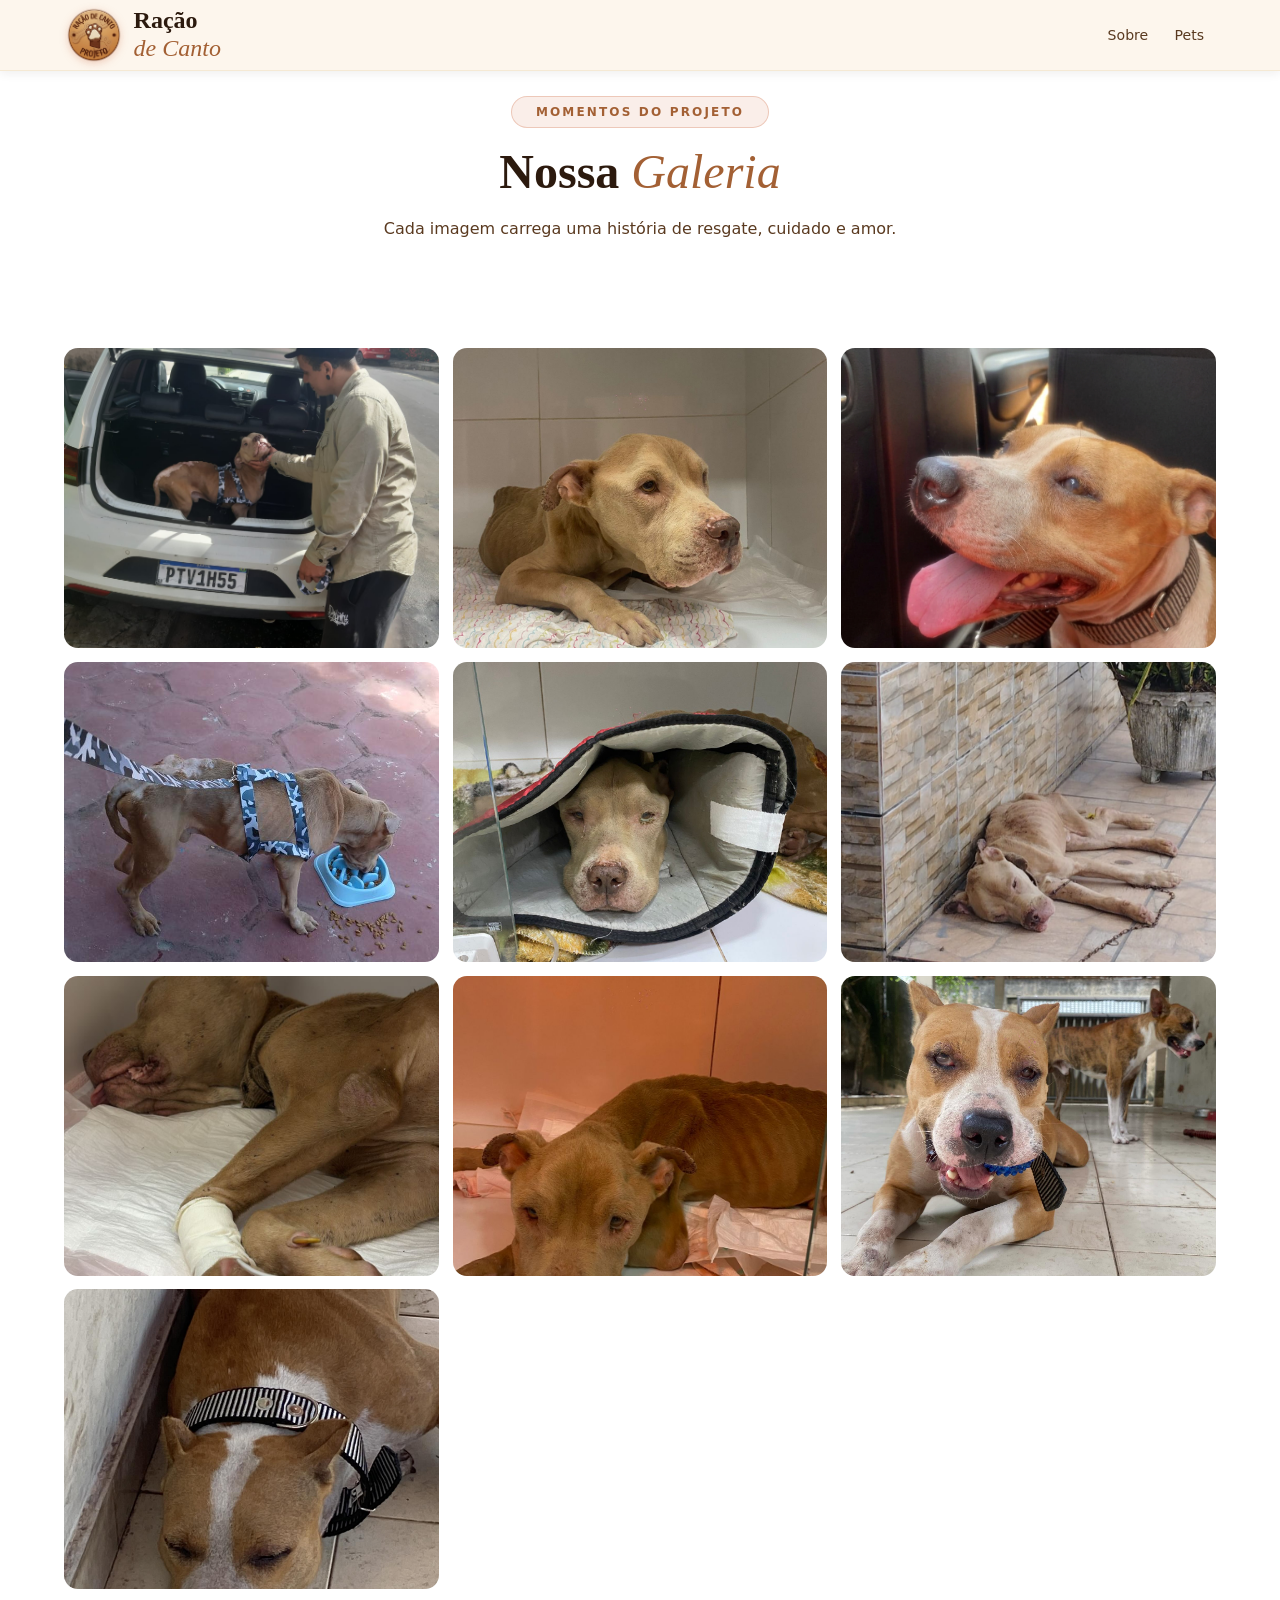
==== commit 3f21d0a8: "Atualização - Galeria" ====
--- a/Ração de Canto/galeria/index.html
+++ b/Ração de Canto/galeria/index.html
@@ -67,13 +67,6 @@
         <div class="container">
           <div class="galeria-grid">
             <!-- ITEM -->
-            <div class="galeria-item">
-              <img
-                src="/Ração de Canto/assets/images/Pet/Fiel + Juan.jpg"
-                class="galeria-img"
-                alt=""
-              />
-            </div>
 
             <div class="galeria-item">
               <img
@@ -118,14 +111,6 @@
             <div class="galeria-item">
               <img
                 src="/Ração de Canto/assets/images/Pet/Galeria/Fiel abandonado.jpg"
-                class="galeria-img"
-                alt=""
-              />
-            </div>
-
-            <div class="galeria-item">
-              <img
-                src="/Ração de Canto/assets/images/Pet/Galeria/Foto Pétala - Descansando.jpg"
                 class="galeria-img"
                 alt=""
               />
@@ -167,6 +152,119 @@
       </section>
     </main>
 
-    <script src="/Ração de Canto/js/app.js"></script>
+    <script>
+      /* ══════════════════════════════════════════════════════════
+     7. GALERIA — LIGHTBOX
+     [SEC-V04] Valida protocolo da URL antes de atribuir src
+  ══════════════════════════════════════════════════════════ */
+      const galeriaItems = document.querySelectorAll(".galeria-item");
+
+      const lightbox = document.createElement("div");
+      lightbox.className = "lightbox";
+      lightbox.setAttribute("role", "dialog");
+      lightbox.setAttribute("aria-modal", "true");
+      lightbox.setAttribute("aria-label", "Visualizar imagem");
+
+      lightbox.innerHTML = `
+    <div class="lightbox-overlay"></div>
+    <div class="lightbox-content">
+      <button class="lightbox-prev" aria-label="Imagem anterior">‹</button>
+      <img class="lightbox-img" src="" alt="" />
+      <button class="lightbox-next" aria-label="Próxima imagem">›</button>
+      <button class="lightbox-close" aria-label="Fechar">×</button>
+    </div>
+  `;
+      document.body.appendChild(lightbox);
+
+      const lbImg = lightbox.querySelector(".lightbox-img");
+      const lbClose = lightbox.querySelector(".lightbox-close");
+      const lbPrev = lightbox.querySelector(".lightbox-prev");
+      const lbNext = lightbox.querySelector(".lightbox-next");
+      const lbOverlay = lightbox.querySelector(".lightbox-overlay");
+
+      let currentIndex = 0;
+      const images = [];
+
+      galeriaItems.forEach((item, idx) => {
+        const img = item.querySelector(".galeria-img");
+        if (img) {
+          images.push({ src: img.src, alt: img.alt });
+
+          item.setAttribute("tabindex", "0");
+          item.setAttribute("role", "button");
+          item.setAttribute("aria-label", `Ampliar: ${img.alt}`);
+
+          const openLightbox = () => {
+            currentIndex = idx;
+            showLightbox(idx);
+          };
+          item.addEventListener("click", openLightbox);
+          item.addEventListener("keydown", (e) => {
+            if (e.key === "Enter" || e.key === " ") {
+              e.preventDefault();
+              openLightbox();
+            }
+          });
+        }
+      });
+
+      function isValidImgSrc(src) {
+        try {
+          const url = new URL(src, window.location.origin);
+          return ["http:", "https:", "data:", "blob:"].includes(url.protocol);
+        } catch {
+          return false;
+        }
+      }
+
+      function showLightbox(idx) {
+        const { src, alt } = images[idx] || {};
+        if (!src || !isValidImgSrc(src)) return;
+
+        lbImg.src = src;
+        lbImg.alt = alt || "";
+        lightbox.classList.add("lightbox--open");
+        document.body.style.overflow = "hidden";
+
+        // Foco no close
+        setTimeout(() => lbClose.focus(), 50);
+
+        lbPrev.style.display = images.length > 1 ? "" : "none";
+        lbNext.style.display = images.length > 1 ? "" : "none";
+      }
+
+      function closeLightbox() {
+        lightbox.classList.remove("lightbox--open");
+        document.body.style.overflow = "";
+        lbImg.src = "";
+        // Devolver foco
+        const trigger = galeriaItems[currentIndex];
+        if (trigger) trigger.focus();
+      }
+
+      lbClose.addEventListener("click", closeLightbox);
+      lbOverlay.addEventListener("click", closeLightbox);
+
+      lbPrev.addEventListener("click", () => {
+        currentIndex = (currentIndex - 1 + images.length) % images.length;
+        showLightbox(currentIndex);
+      });
+      lbNext.addEventListener("click", () => {
+        currentIndex = (currentIndex + 1) % images.length;
+        showLightbox(currentIndex);
+      });
+
+      lightbox.addEventListener("keydown", (e) => {
+        if (e.key === "Escape") closeLightbox();
+        if (e.key === "ArrowLeft") {
+          currentIndex = (currentIndex - 1 + images.length) % images.length;
+          showLightbox(currentIndex);
+        }
+        if (e.key === "ArrowRight") {
+          currentIndex = (currentIndex + 1) % images.length;
+          showLightbox(currentIndex);
+        }
+      });
+    </script>
   </body>
 </html>
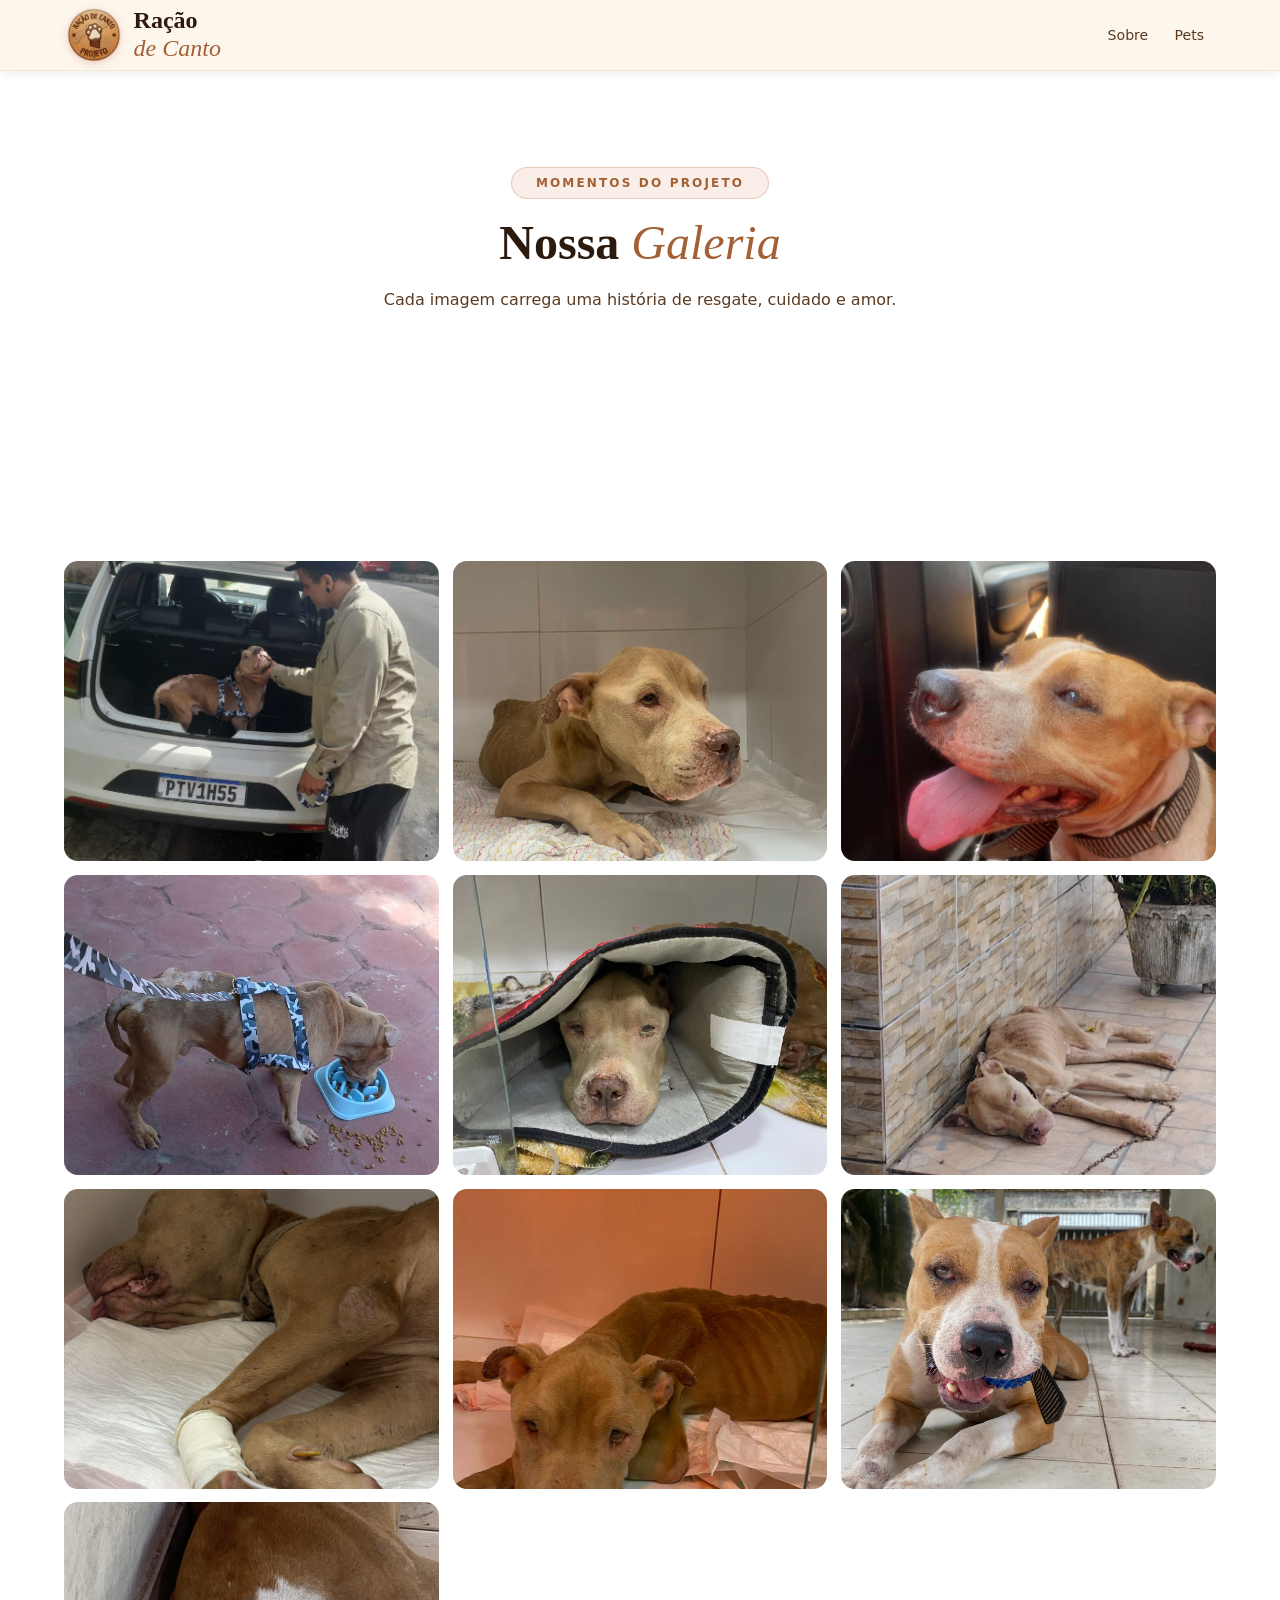
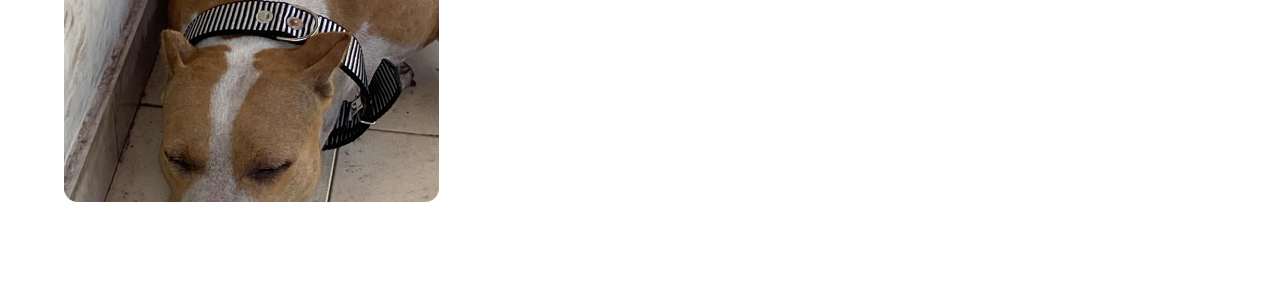
==== commit bd9d5a3d: "Atualização compradores" ====
--- a/Ração de Canto/galeria/index.html
+++ b/Ração de Canto/galeria/index.html
@@ -15,11 +15,6 @@
       href="/Ração de Canto/assets/images/Logo.png"
       type="image/png"
     />
-    <style>
-      .section {
-        padding: 25px !important;
-      }
-    </style>
   </head>
 
   <body>
